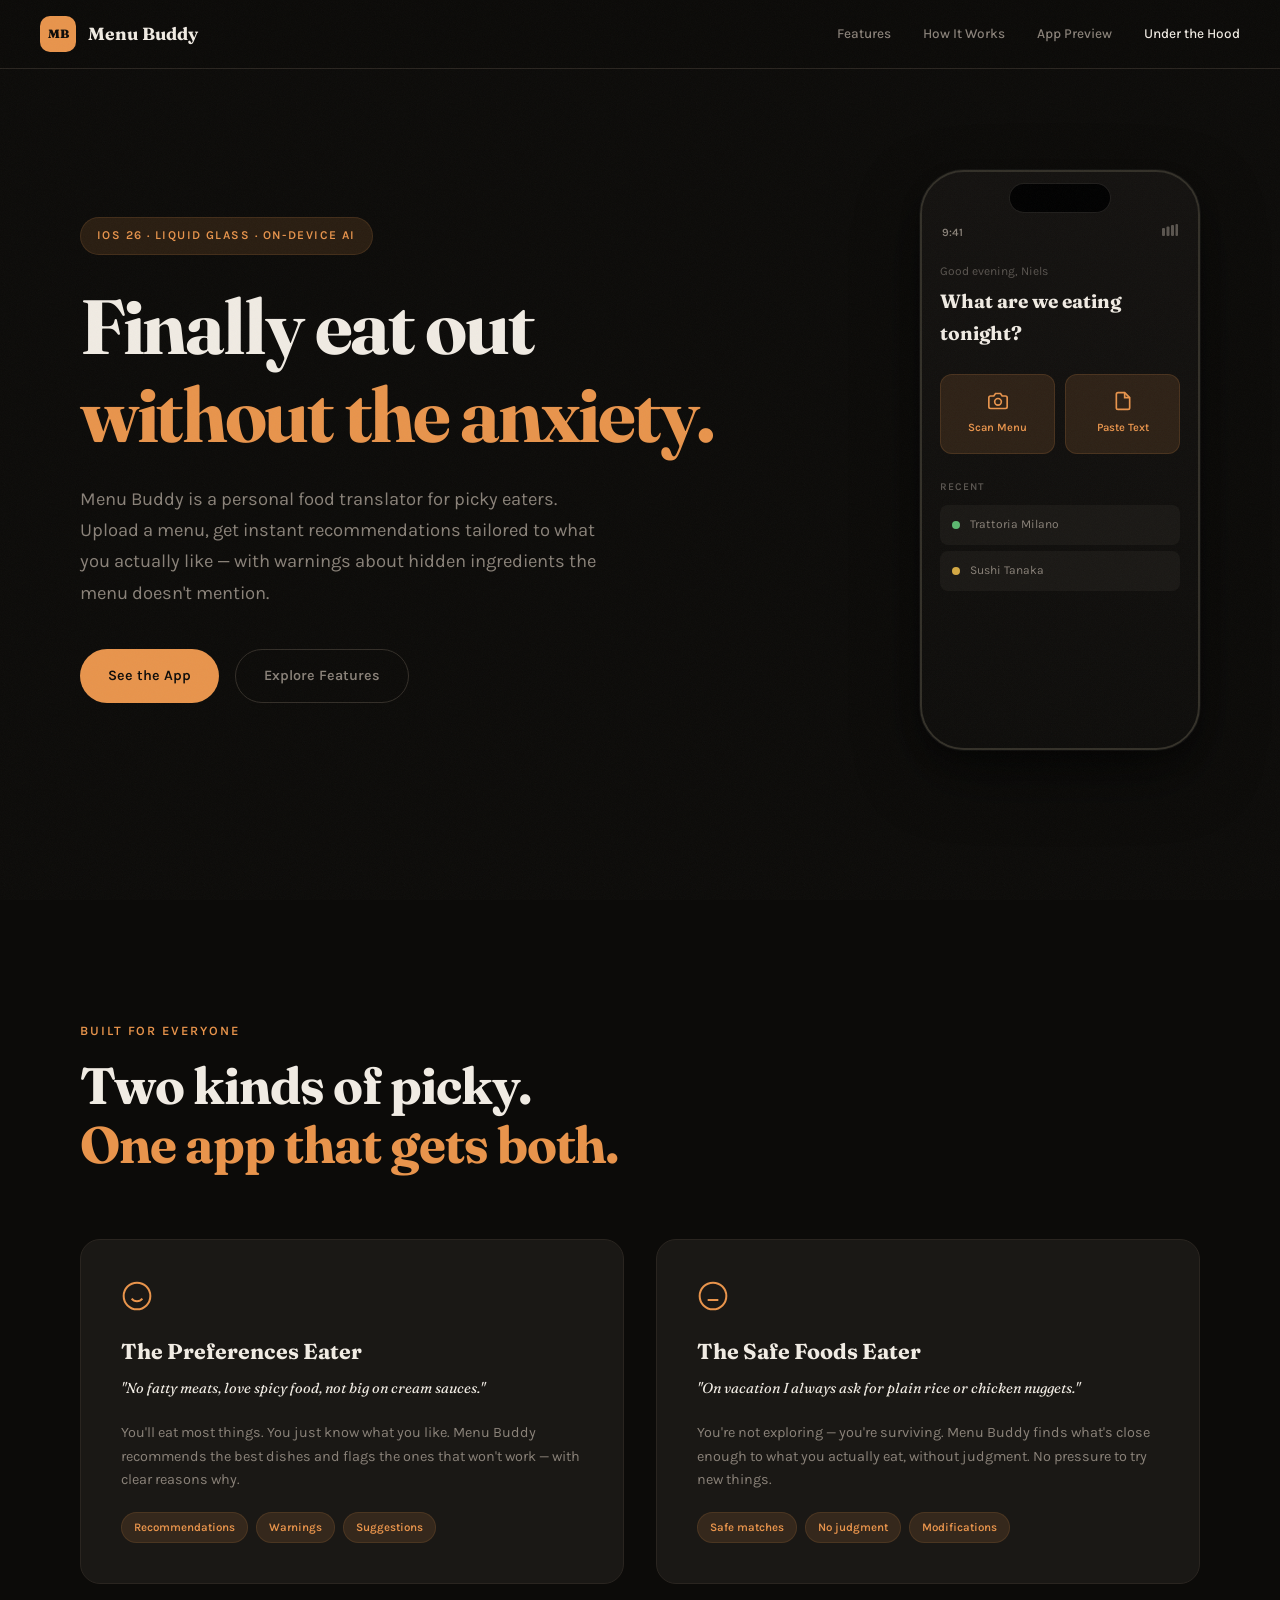
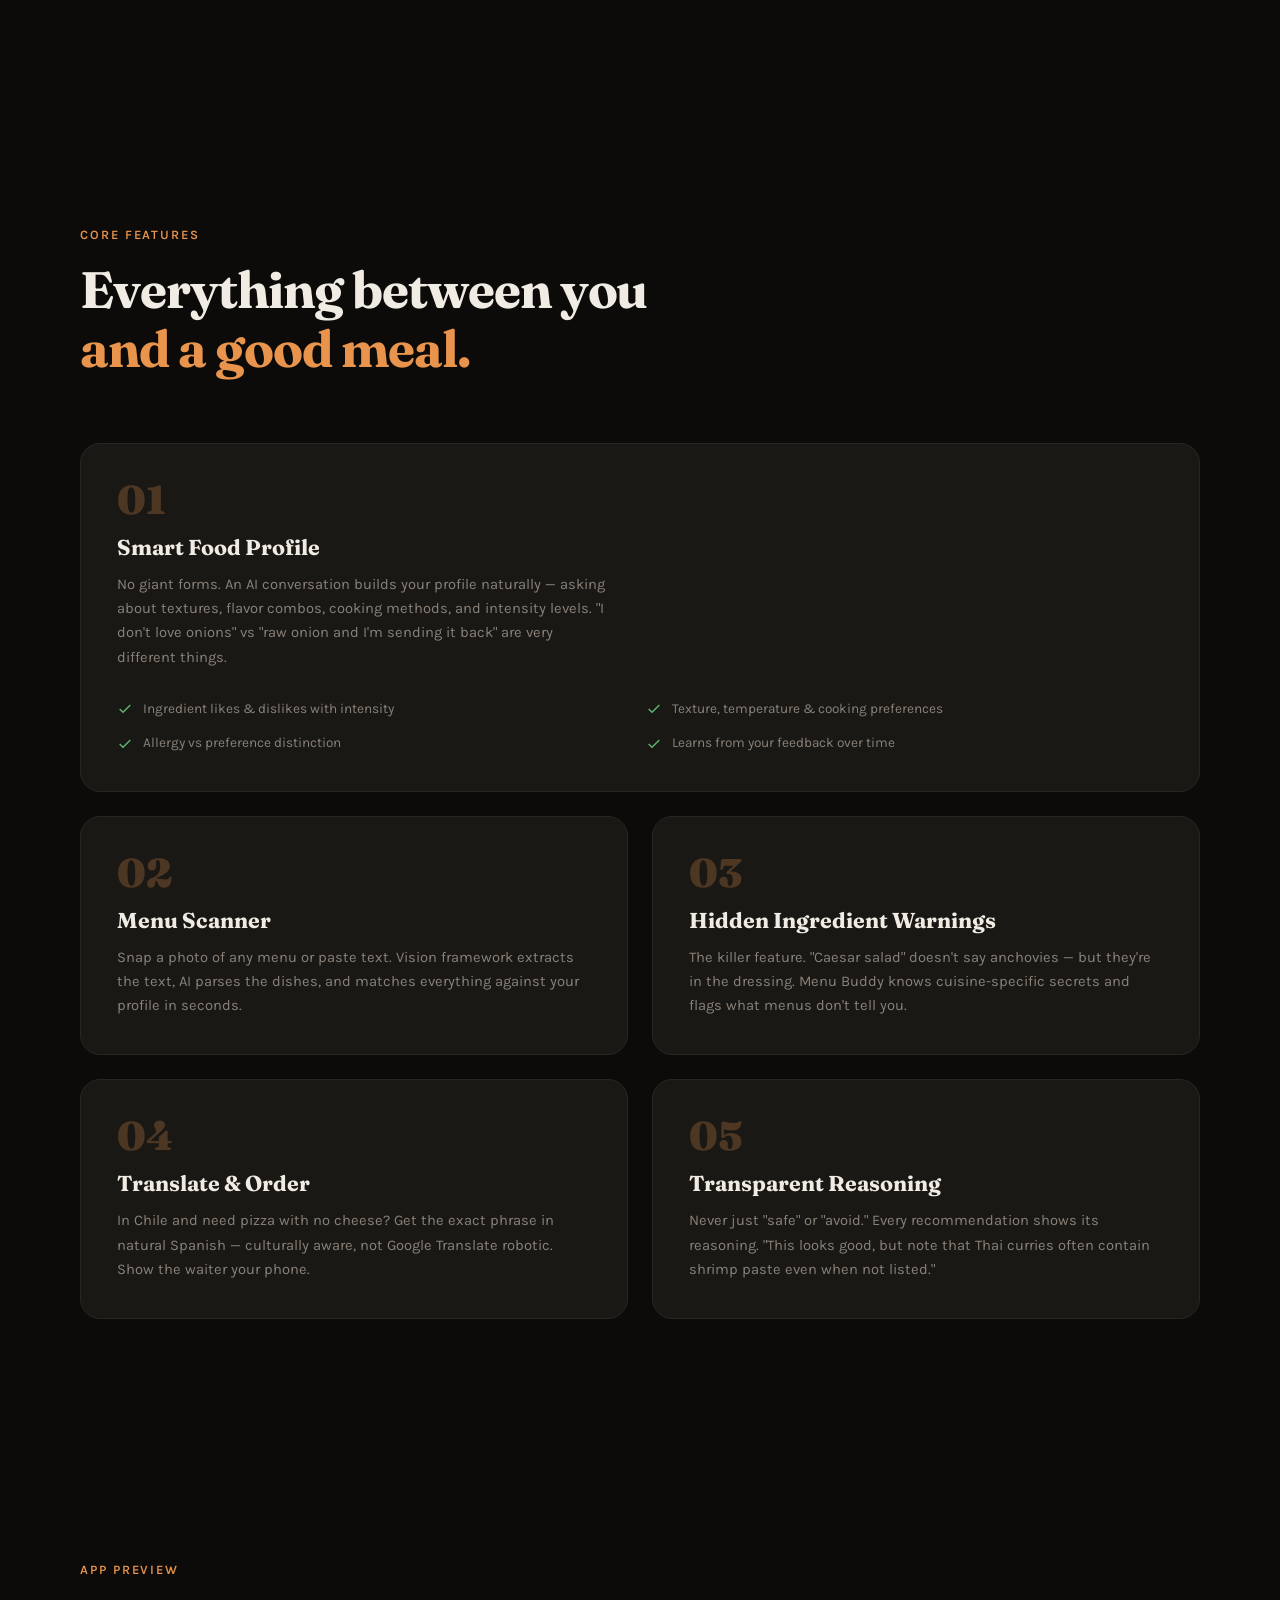
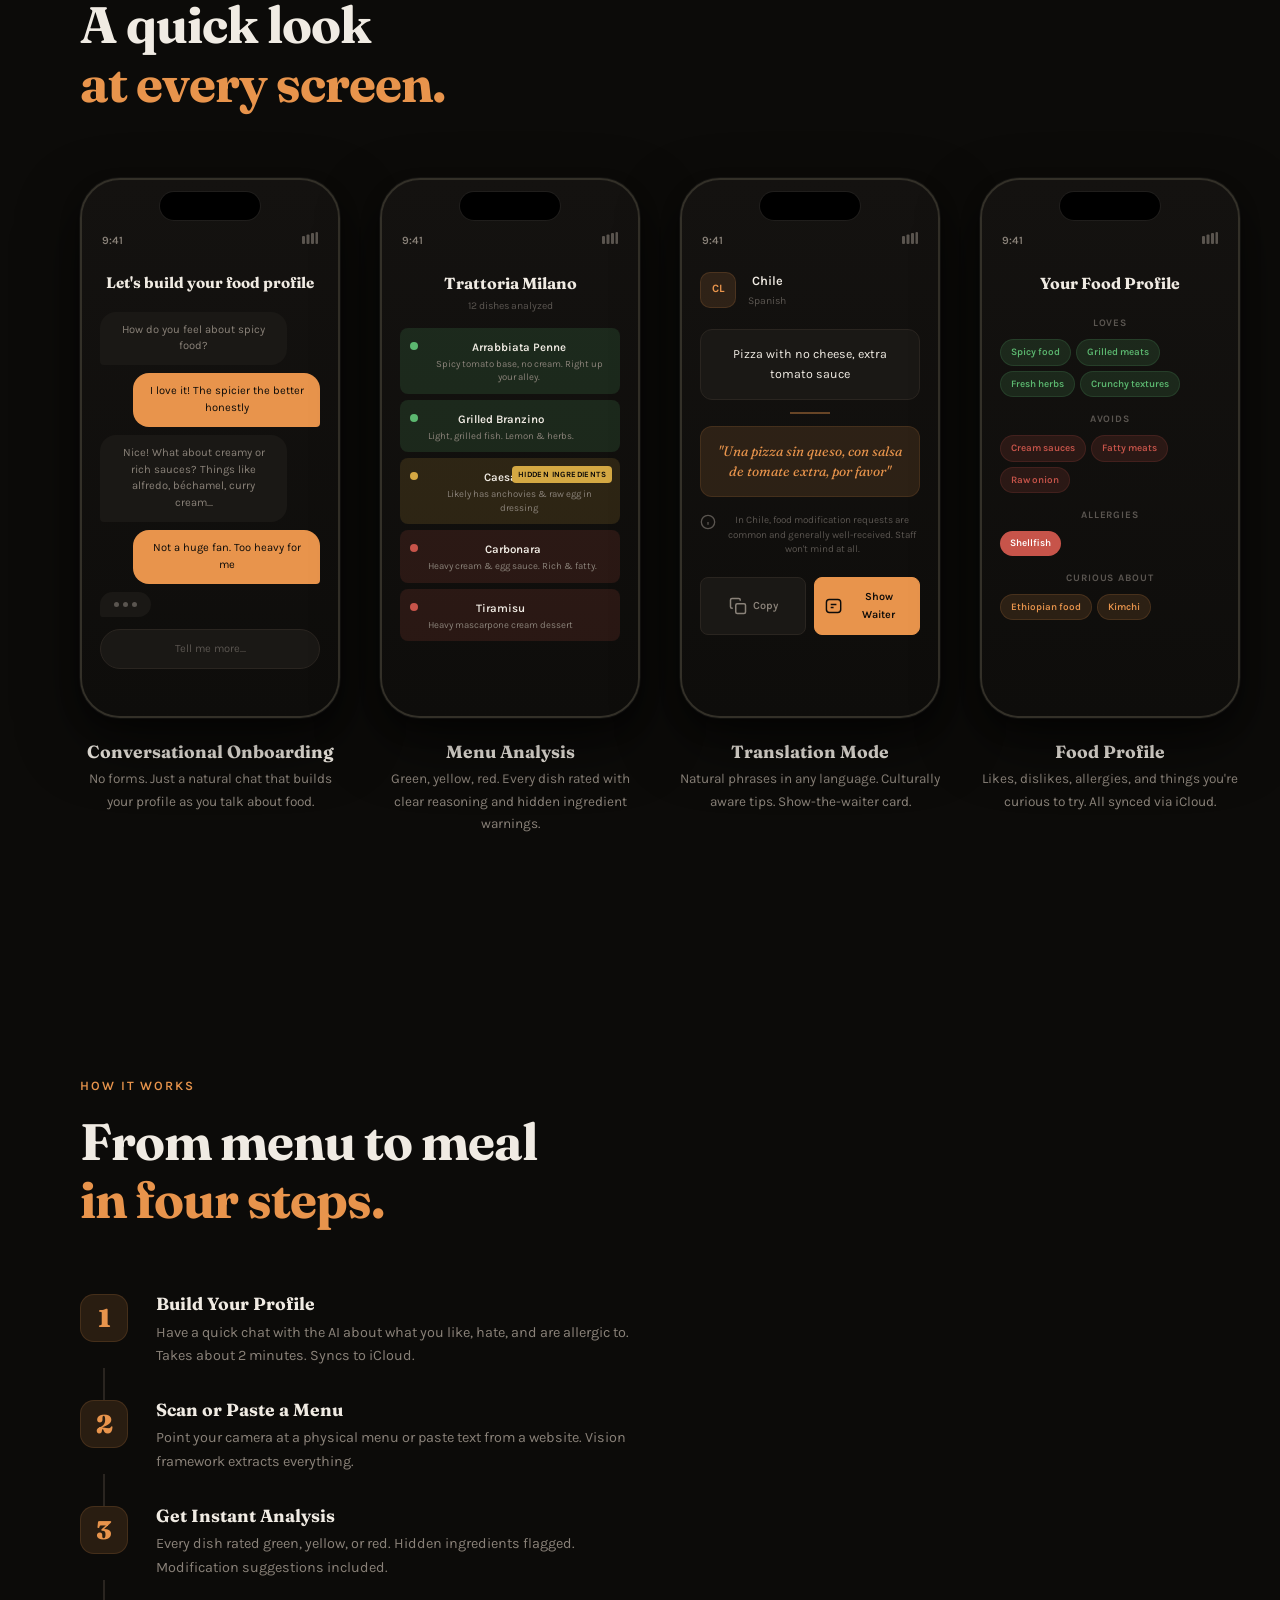
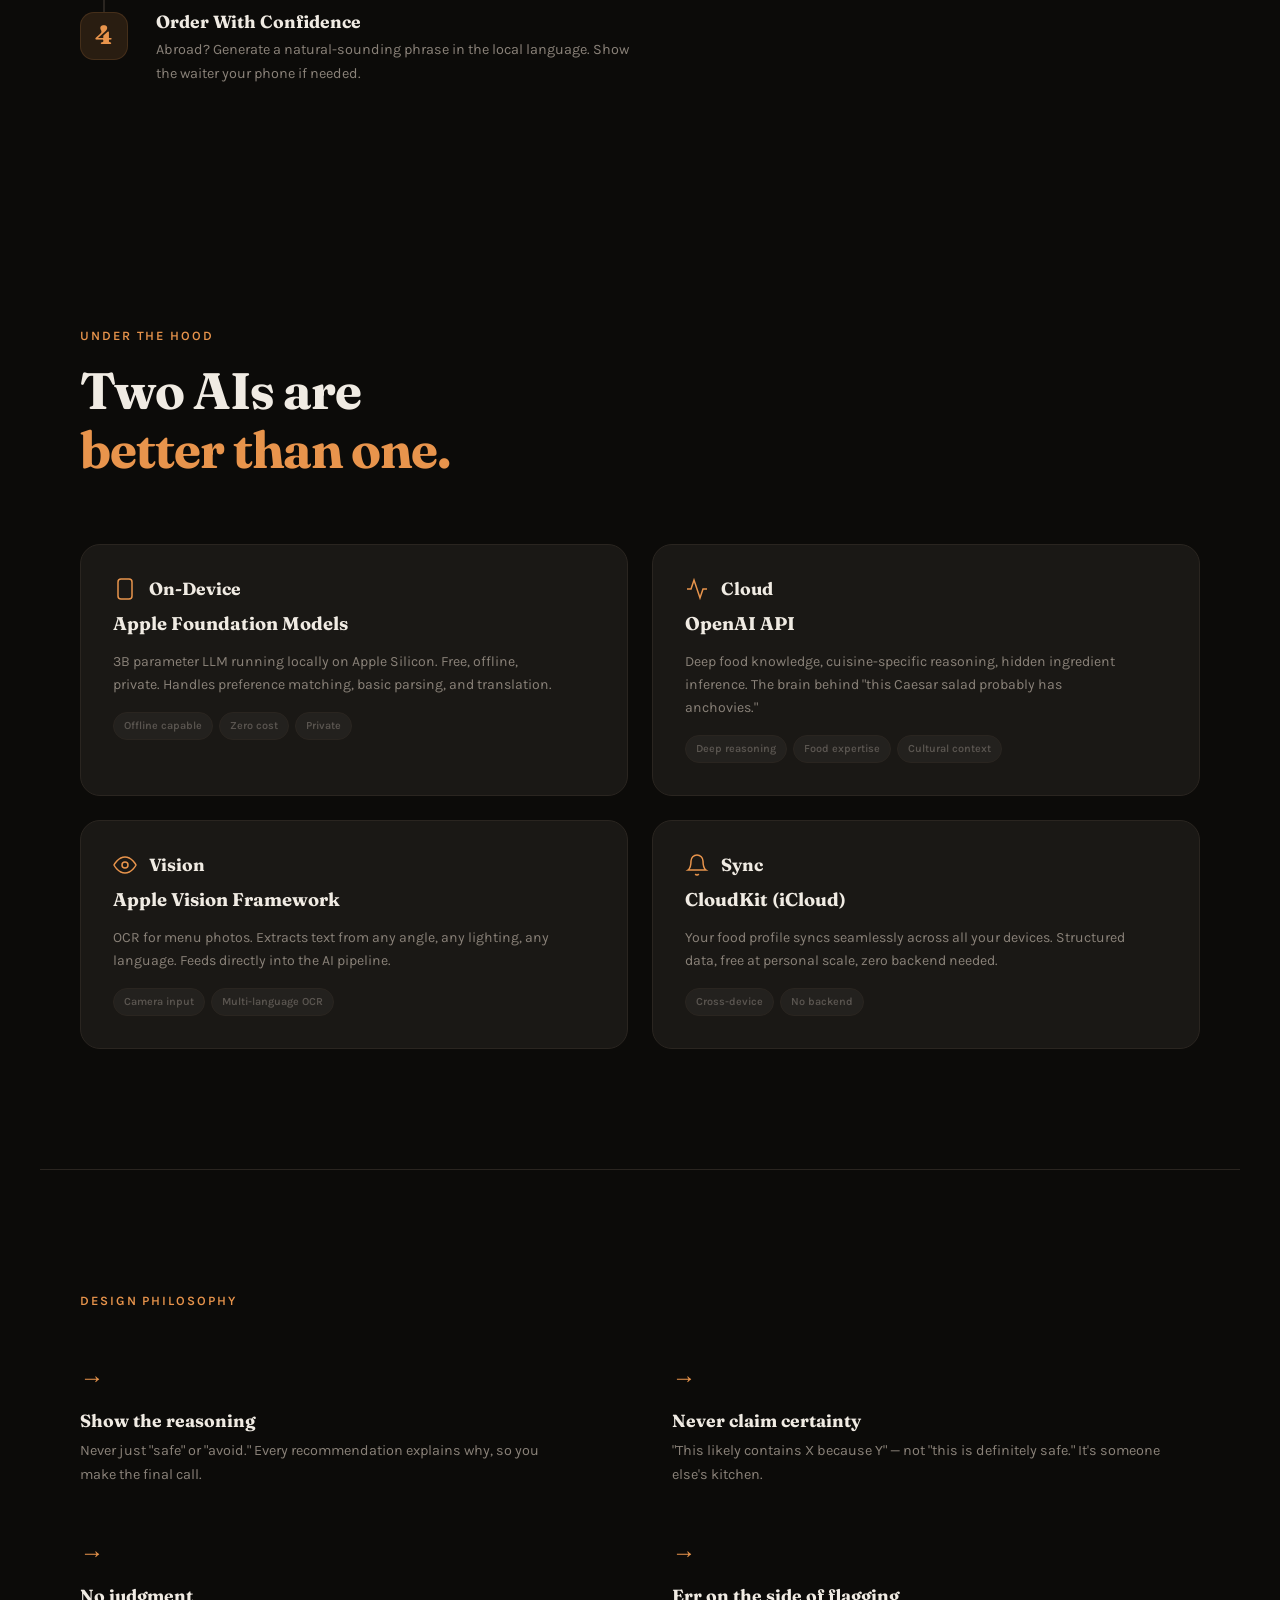
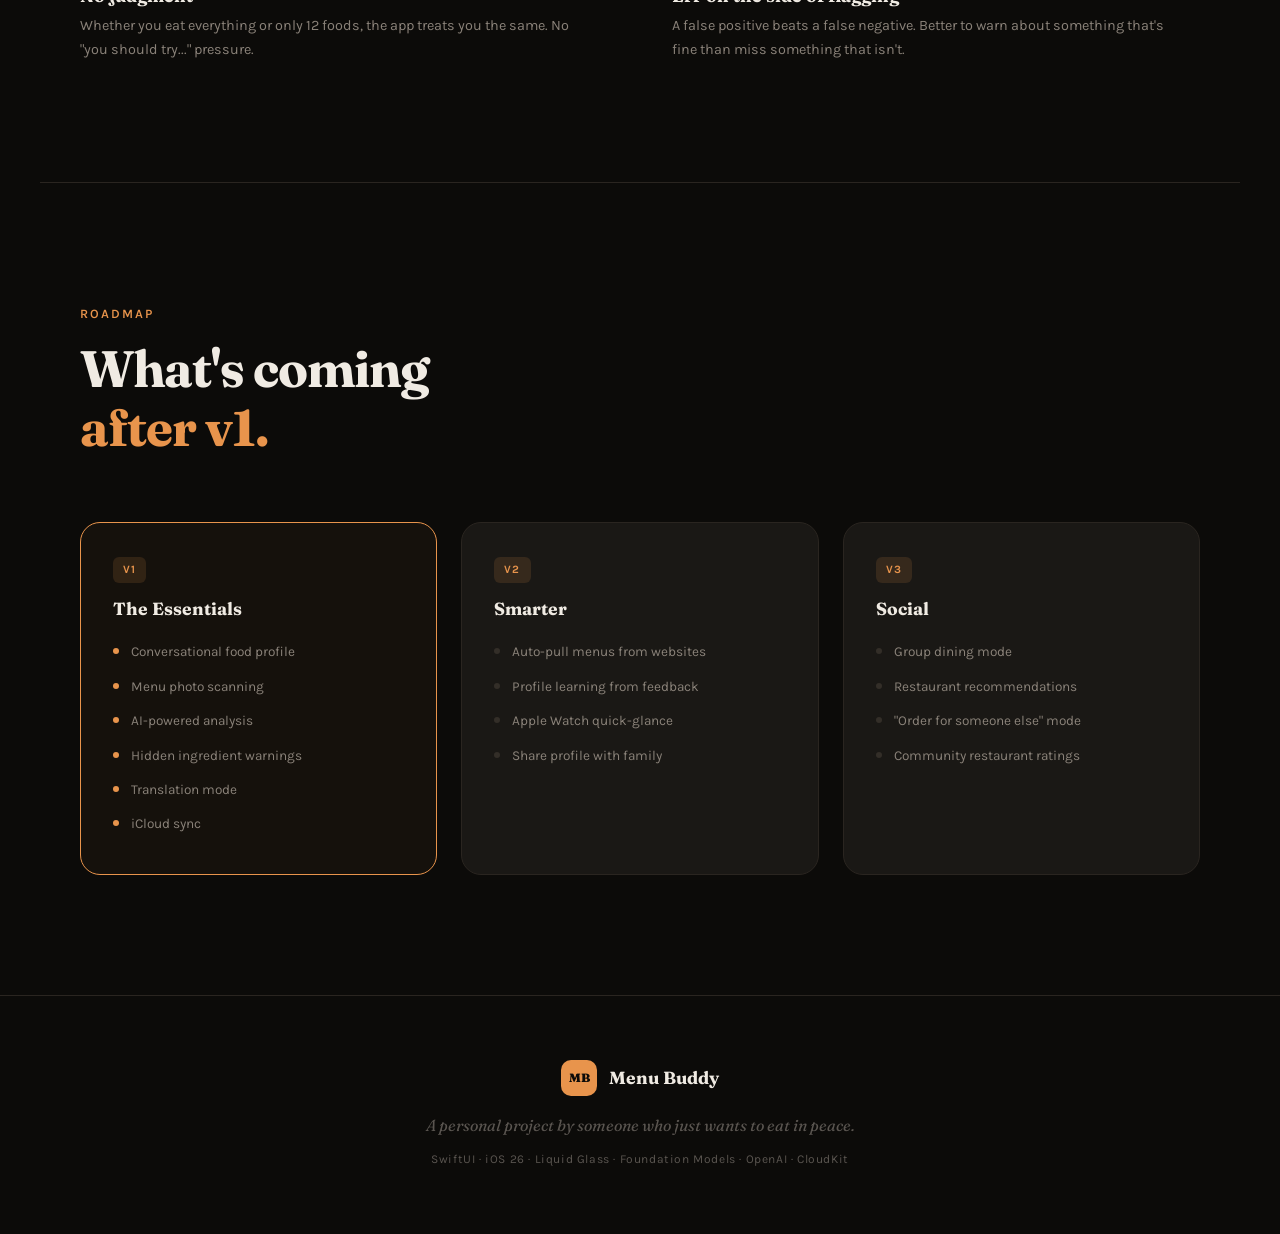
==== index.html @ 15aa689c "Initial commit: Menu Buddy landing page and brainstorm doc" ====
<!DOCTYPE html>
<html lang="en">
<head>
    <meta charset="UTF-8">
    <meta name="viewport" content="width=device-width, initial-scale=1.0">
    <title>Menu Buddy - Your Personal Food Translator</title>
    <link rel="preconnect" href="https://fonts.googleapis.com">
    <link rel="preconnect" href="https://fonts.gstatic.com" crossorigin>
    <link href="https://fonts.googleapis.com/css2?family=Fraunces:ital,opsz,wght@0,9..144,300;0,9..144,700;0,9..144,900;1,9..144,400&family=Karla:wght@400;500;600;700&display=swap" rel="stylesheet">
    <link rel="stylesheet" href="styles.css">
</head>
<body>

    <!-- Grain overlay -->
    <div class="grain"></div>

    <!-- Navigation -->
    <nav class="nav">
        <div class="nav-inner">
            <div class="nav-logo">
                <span class="logo-icon">MB</span>
                <span class="logo-text">Menu Buddy</span>
            </div>
            <div class="nav-links">
                <a href="#features">Features</a>
                <a href="#how-it-works">How It Works</a>
                <a href="#screens">App Preview</a>
                <a href="#tech">Under the Hood</a>
            </div>
        </div>
    </nav>

    <!-- Hero -->
    <section class="hero">
        <div class="hero-content">
            <div class="hero-badge">iOS 26 &middot; Liquid Glass &middot; On-Device AI</div>
            <h1>Finally eat out<br><span class="hero-accent">without the anxiety.</span></h1>
            <p class="hero-sub">Menu Buddy is a personal food translator for picky eaters. Upload a menu, get instant recommendations tailored to what you actually like — with warnings about hidden ingredients the menu doesn't mention.</p>
            <div class="hero-cta">
                <a href="#screens" class="btn btn-primary">See the App</a>
                <a href="#features" class="btn btn-ghost">Explore Features</a>
            </div>
        </div>
        <div class="hero-phone">
            <div class="iphone-frame">
                <div class="dynamic-island"></div>
                <div class="screen screen-hero">
                    <div class="screen-status-bar">
                        <span>9:41</span>
                        <span class="status-icons">
                            <svg width="16" height="12" viewBox="0 0 16 12" fill="currentColor"><rect x="0" y="4" width="3" height="8" rx="1"/><rect x="4.5" y="2.5" width="3" height="9.5" rx="1"/><rect x="9" y="1" width="3" height="11" rx="1"/><rect x="13.5" y="0" width="2.5" height="12" rx="1"/></svg>
                        </span>
                    </div>
                    <div class="screen-greeting">Good evening, Niels</div>
                    <div class="screen-prompt">What are we eating tonight?</div>
                    <div class="screen-actions">
                        <div class="screen-action-btn">
                            <svg width="20" height="20" viewBox="0 0 24 24" fill="none" stroke="currentColor" stroke-width="2"><path d="M23 19a2 2 0 0 1-2 2H3a2 2 0 0 1-2-2V8a2 2 0 0 1 2-2h4l2-3h6l2 3h4a2 2 0 0 1 2 2z"/><circle cx="12" cy="13" r="4"/></svg>
                            <span>Scan Menu</span>
                        </div>
                        <div class="screen-action-btn">
                            <svg width="20" height="20" viewBox="0 0 24 24" fill="none" stroke="currentColor" stroke-width="2"><path d="M14 2H6a2 2 0 0 0-2 2v16a2 2 0 0 0 2 2h12a2 2 0 0 0 2-2V8z"/><polyline points="14 2 14 8 20 8"/></svg>
                            <span>Paste Text</span>
                        </div>
                    </div>
                    <div class="screen-recent">
                        <div class="screen-recent-title">Recent</div>
                        <div class="screen-recent-item">
                            <span class="recent-dot green"></span>
                            Trattoria Milano
                        </div>
                        <div class="screen-recent-item">
                            <span class="recent-dot yellow"></span>
                            Sushi Tanaka
                        </div>
                    </div>
                </div>
            </div>
        </div>
    </section>

    <!-- Two User Types -->
    <section class="users-section">
        <div class="section-label">Built for everyone</div>
        <h2>Two kinds of picky.<br><span class="text-accent">One app that gets both.</span></h2>
        <div class="users-grid">
            <div class="user-card">
                <div class="user-card-icon">
                    <svg width="32" height="32" viewBox="0 0 24 24" fill="none" stroke="currentColor" stroke-width="1.5"><circle cx="12" cy="12" r="10"/><path d="M8 14s1.5 2 4 2 4-2 4-2"/><line x1="9" y1="9" x2="9.01" y2="9"/><line x1="15" y1="9" x2="15.01" y2="9"/></svg>
                </div>
                <h3>The Preferences Eater</h3>
                <p class="user-quote">"No fatty meats, love spicy food, not big on cream sauces."</p>
                <p>You'll eat most things. You just know what you like. Menu Buddy recommends the best dishes and flags the ones that won't work — with clear reasons why.</p>
                <div class="user-tags">
                    <span class="tag">Recommendations</span>
                    <span class="tag">Warnings</span>
                    <span class="tag">Suggestions</span>
                </div>
            </div>
            <div class="user-card">
                <div class="user-card-icon">
                    <svg width="32" height="32" viewBox="0 0 24 24" fill="none" stroke="currentColor" stroke-width="1.5"><circle cx="12" cy="12" r="10"/><line x1="8" y1="15" x2="16" y2="15"/><line x1="9" y1="9" x2="9.01" y2="9"/><line x1="15" y1="9" x2="15.01" y2="9"/></svg>
                </div>
                <h3>The Safe Foods Eater</h3>
                <p class="user-quote">"On vacation I always ask for plain rice or chicken nuggets."</p>
                <p>You're not exploring — you're surviving. Menu Buddy finds what's close enough to what you actually eat, without judgment. No pressure to try new things.</p>
                <div class="user-tags">
                    <span class="tag">Safe matches</span>
                    <span class="tag">No judgment</span>
                    <span class="tag">Modifications</span>
                </div>
            </div>
        </div>
    </section>

    <!-- Features -->
    <section id="features" class="features-section">
        <div class="section-label">Core Features</div>
        <h2>Everything between you<br><span class="text-accent">and a good meal.</span></h2>

        <div class="features-grid">
            <div class="feature-card feature-large">
                <div class="feature-number">01</div>
                <h3>Smart Food Profile</h3>
                <p>No giant forms. An AI conversation builds your profile naturally — asking about textures, flavor combos, cooking methods, and intensity levels. "I don't love onions" vs "raw onion and I'm sending it back" are very different things.</p>
                <div class="feature-detail-list">
                    <div class="feature-detail">
                        <svg width="16" height="16" viewBox="0 0 24 24" fill="none" stroke="currentColor" stroke-width="2"><polyline points="20 6 9 17 4 12"/></svg>
                        Ingredient likes & dislikes with intensity
                    </div>
                    <div class="feature-detail">
                        <svg width="16" height="16" viewBox="0 0 24 24" fill="none" stroke="currentColor" stroke-width="2"><polyline points="20 6 9 17 4 12"/></svg>
                        Texture, temperature & cooking preferences
                    </div>
                    <div class="feature-detail">
                        <svg width="16" height="16" viewBox="0 0 24 24" fill="none" stroke="currentColor" stroke-width="2"><polyline points="20 6 9 17 4 12"/></svg>
                        Allergy vs preference distinction
                    </div>
                    <div class="feature-detail">
                        <svg width="16" height="16" viewBox="0 0 24 24" fill="none" stroke="currentColor" stroke-width="2"><polyline points="20 6 9 17 4 12"/></svg>
                        Learns from your feedback over time
                    </div>
                </div>
            </div>

            <div class="feature-card">
                <div class="feature-number">02</div>
                <h3>Menu Scanner</h3>
                <p>Snap a photo of any menu or paste text. Vision framework extracts the text, AI parses the dishes, and matches everything against your profile in seconds.</p>
            </div>

            <div class="feature-card">
                <div class="feature-number">03</div>
                <h3>Hidden Ingredient Warnings</h3>
                <p>The killer feature. "Caesar salad" doesn't say anchovies — but they're in the dressing. Menu Buddy knows cuisine-specific secrets and flags what menus don't tell you.</p>
            </div>

            <div class="feature-card">
                <div class="feature-number">04</div>
                <h3>Translate & Order</h3>
                <p>In Chile and need pizza with no cheese? Get the exact phrase in natural Spanish — culturally aware, not Google Translate robotic. Show the waiter your phone.</p>
            </div>

            <div class="feature-card">
                <div class="feature-number">05</div>
                <h3>Transparent Reasoning</h3>
                <p>Never just "safe" or "avoid." Every recommendation shows its reasoning. "This looks good, but note that Thai curries often contain shrimp paste even when not listed."</p>
            </div>
        </div>
    </section>

    <!-- App Screens -->
    <section id="screens" class="screens-section">
        <div class="section-label">App Preview</div>
        <h2>A quick look<br><span class="text-accent">at every screen.</span></h2>

        <div class="screens-carousel">
            <!-- Screen 1: Onboarding -->
            <div class="screen-showcase">
                <div class="iphone-frame small">
                    <div class="dynamic-island"></div>
                    <div class="screen screen-onboarding">
                        <div class="screen-status-bar">
                            <span>9:41</span>
                            <span class="status-icons">
                                <svg width="16" height="12" viewBox="0 0 16 12" fill="currentColor"><rect x="0" y="4" width="3" height="8" rx="1"/><rect x="4.5" y="2.5" width="3" height="9.5" rx="1"/><rect x="9" y="1" width="3" height="11" rx="1"/><rect x="13.5" y="0" width="2.5" height="12" rx="1"/></svg>
                            </span>
                        </div>
                        <div class="onboard-title">Let's build your food profile</div>
                        <div class="chat-bubble bot">How do you feel about spicy food?</div>
                        <div class="chat-bubble user">I love it! The spicier the better honestly</div>
                        <div class="chat-bubble bot">Nice! What about creamy or rich sauces? Things like alfredo, b&eacute;chamel, curry cream...</div>
                        <div class="chat-bubble user">Not a huge fan. Too heavy for me</div>
                        <div class="chat-typing">
                            <span></span><span></span><span></span>
                        </div>
                        <div class="chat-input-mock">Tell me more...</div>
                    </div>
                </div>
                <div class="screen-label">
                    <h4>Conversational Onboarding</h4>
                    <p>No forms. Just a natural chat that builds your profile as you talk about food.</p>
                </div>
            </div>

            <!-- Screen 2: Menu Scan Results -->
            <div class="screen-showcase">
                <div class="iphone-frame small">
                    <div class="dynamic-island"></div>
                    <div class="screen screen-results">
                        <div class="screen-status-bar">
                            <span>9:41</span>
                            <span class="status-icons">
                                <svg width="16" height="12" viewBox="0 0 16 12" fill="currentColor"><rect x="0" y="4" width="3" height="8" rx="1"/><rect x="4.5" y="2.5" width="3" height="9.5" rx="1"/><rect x="9" y="1" width="3" height="11" rx="1"/><rect x="13.5" y="0" width="2.5" height="12" rx="1"/></svg>
                            </span>
                        </div>
                        <div class="results-header">Trattoria Milano</div>
                        <div class="results-subtitle">12 dishes analyzed</div>

                        <div class="result-item green">
                            <div class="result-dot"></div>
                            <div class="result-info">
                                <div class="result-name">Arrabbiata Penne</div>
                                <div class="result-reason">Spicy tomato base, no cream. Right up your alley.</div>
                            </div>
                        </div>
                        <div class="result-item green">
                            <div class="result-dot"></div>
                            <div class="result-info">
                                <div class="result-name">Grilled Branzino</div>
                                <div class="result-reason">Light, grilled fish. Lemon &amp; herbs.</div>
                            </div>
                        </div>
                        <div class="result-item yellow">
                            <div class="result-dot"></div>
                            <div class="result-info">
                                <div class="result-name">Caesar Salad</div>
                                <div class="result-reason">Likely has anchovies &amp; raw egg in dressing</div>
                            </div>
                            <div class="result-badge">Hidden ingredients</div>
                        </div>
                        <div class="result-item red">
                            <div class="result-dot"></div>
                            <div class="result-info">
                                <div class="result-name">Carbonara</div>
                                <div class="result-reason">Heavy cream &amp; egg sauce. Rich &amp; fatty.</div>
                            </div>
                        </div>
                        <div class="result-item red">
                            <div class="result-dot"></div>
                            <div class="result-info">
                                <div class="result-name">Tiramisu</div>
                                <div class="result-reason">Heavy mascarpone cream dessert</div>
                            </div>
                        </div>
                    </div>
                </div>
                <div class="screen-label">
                    <h4>Menu Analysis</h4>
                    <p>Green, yellow, red. Every dish rated with clear reasoning and hidden ingredient warnings.</p>
                </div>
            </div>

            <!-- Screen 3: Translation -->
            <div class="screen-showcase">
                <div class="iphone-frame small">
                    <div class="dynamic-island"></div>
                    <div class="screen screen-translate">
                        <div class="screen-status-bar">
                            <span>9:41</span>
                            <span class="status-icons">
                                <svg width="16" height="12" viewBox="0 0 16 12" fill="currentColor"><rect x="0" y="4" width="3" height="8" rx="1"/><rect x="4.5" y="2.5" width="3" height="9.5" rx="1"/><rect x="9" y="1" width="3" height="11" rx="1"/><rect x="13.5" y="0" width="2.5" height="12" rx="1"/></svg>
                            </span>
                        </div>
                        <div class="translate-header">
                            <div class="translate-flag">CL</div>
                            <div>
                                <div class="translate-country">Chile</div>
                                <div class="translate-lang">Spanish</div>
                            </div>
                        </div>
                        <div class="translate-request">Pizza with no cheese, extra tomato sauce</div>
                        <div class="translate-divider"></div>
                        <div class="translate-result">"Una pizza sin queso, con salsa de tomate extra, por favor"</div>
                        <div class="translate-tip">
                            <svg width="16" height="16" viewBox="0 0 24 24" fill="none" stroke="currentColor" stroke-width="2"><circle cx="12" cy="12" r="10"/><line x1="12" y1="16" x2="12" y2="12"/><line x1="12" y1="8" x2="12.01" y2="8"/></svg>
                            <span>In Chile, food modification requests are common and generally well-received. Staff won't mind at all.</span>
                        </div>
                        <div class="translate-actions">
                            <div class="translate-btn">
                                <svg width="18" height="18" viewBox="0 0 24 24" fill="none" stroke="currentColor" stroke-width="2"><rect x="9" y="9" width="13" height="13" rx="2" ry="2"/><path d="M5 15H4a2 2 0 0 1-2-2V4a2 2 0 0 1 2-2h9a2 2 0 0 1 2 2v1"/></svg>
                                Copy
                            </div>
                            <div class="translate-btn primary">
                                <svg width="18" height="18" viewBox="0 0 24 24" fill="none" stroke="currentColor" stroke-width="2"><rect x="2" y="3" width="20" height="18" rx="4"/><path d="M8 10h8M8 14h4"/></svg>
                                Show Waiter
                            </div>
                        </div>
                    </div>
                </div>
                <div class="screen-label">
                    <h4>Translation Mode</h4>
                    <p>Natural phrases in any language. Culturally aware tips. Show-the-waiter card.</p>
                </div>
            </div>

            <!-- Screen 4: Profile -->
            <div class="screen-showcase">
                <div class="iphone-frame small">
                    <div class="dynamic-island"></div>
                    <div class="screen screen-profile">
                        <div class="screen-status-bar">
                            <span>9:41</span>
                            <span class="status-icons">
                                <svg width="16" height="12" viewBox="0 0 16 12" fill="currentColor"><rect x="0" y="4" width="3" height="8" rx="1"/><rect x="4.5" y="2.5" width="3" height="9.5" rx="1"/><rect x="9" y="1" width="3" height="11" rx="1"/><rect x="13.5" y="0" width="2.5" height="12" rx="1"/></svg>
                            </span>
                        </div>
                        <div class="profile-title">Your Food Profile</div>
                        <div class="profile-section">
                            <div class="profile-section-title">Loves</div>
                            <div class="profile-tags">
                                <span class="ptag love">Spicy food</span>
                                <span class="ptag love">Grilled meats</span>
                                <span class="ptag love">Fresh herbs</span>
                                <span class="ptag love">Crunchy textures</span>
                            </div>
                        </div>
                        <div class="profile-section">
                            <div class="profile-section-title">Avoids</div>
                            <div class="profile-tags">
                                <span class="ptag avoid">Cream sauces</span>
                                <span class="ptag avoid">Fatty meats</span>
                                <span class="ptag avoid">Raw onion</span>
                            </div>
                        </div>
                        <div class="profile-section">
                            <div class="profile-section-title">Allergies</div>
                            <div class="profile-tags">
                                <span class="ptag allergy">Shellfish</span>
                            </div>
                        </div>
                        <div class="profile-section">
                            <div class="profile-section-title">Curious About</div>
                            <div class="profile-tags">
                                <span class="ptag curious">Ethiopian food</span>
                                <span class="ptag curious">Kimchi</span>
                            </div>
                        </div>
                    </div>
                </div>
                <div class="screen-label">
                    <h4>Food Profile</h4>
                    <p>Likes, dislikes, allergies, and things you're curious to try. All synced via iCloud.</p>
                </div>
            </div>
        </div>
    </section>

    <!-- How It Works -->
    <section id="how-it-works" class="how-section">
        <div class="section-label">How It Works</div>
        <h2>From menu to meal<br><span class="text-accent">in four steps.</span></h2>
        <div class="steps">
            <div class="step">
                <div class="step-num">1</div>
                <div class="step-content">
                    <h4>Build Your Profile</h4>
                    <p>Have a quick chat with the AI about what you like, hate, and are allergic to. Takes about 2 minutes. Syncs to iCloud.</p>
                </div>
            </div>
            <div class="step-line"></div>
            <div class="step">
                <div class="step-num">2</div>
                <div class="step-content">
                    <h4>Scan or Paste a Menu</h4>
                    <p>Point your camera at a physical menu or paste text from a website. Vision framework extracts everything.</p>
                </div>
            </div>
            <div class="step-line"></div>
            <div class="step">
                <div class="step-num">3</div>
                <div class="step-content">
                    <h4>Get Instant Analysis</h4>
                    <p>Every dish rated green, yellow, or red. Hidden ingredients flagged. Modification suggestions included.</p>
                </div>
            </div>
            <div class="step-line"></div>
            <div class="step">
                <div class="step-num">4</div>
                <div class="step-content">
                    <h4>Order With Confidence</h4>
                    <p>Abroad? Generate a natural-sounding phrase in the local language. Show the waiter your phone if needed.</p>
                </div>
            </div>
        </div>
    </section>

    <!-- Tech Stack -->
    <section id="tech" class="tech-section">
        <div class="section-label">Under the Hood</div>
        <h2>Two AIs are<br><span class="text-accent">better than one.</span></h2>
        <div class="tech-grid">
            <div class="tech-card">
                <div class="tech-card-header">
                    <svg width="24" height="24" viewBox="0 0 24 24" fill="none" stroke="currentColor" stroke-width="1.5"><rect x="5" y="2" width="14" height="20" rx="3"/><line x1="12" y1="18" x2="12.01" y2="18"/></svg>
                    <h4>On-Device</h4>
                </div>
                <div class="tech-name">Apple Foundation Models</div>
                <p>3B parameter LLM running locally on Apple Silicon. Free, offline, private. Handles preference matching, basic parsing, and translation.</p>
                <div class="tech-tags">
                    <span>Offline capable</span>
                    <span>Zero cost</span>
                    <span>Private</span>
                </div>
            </div>
            <div class="tech-card">
                <div class="tech-card-header">
                    <svg width="24" height="24" viewBox="0 0 24 24" fill="none" stroke="currentColor" stroke-width="1.5"><path d="M22 12h-4l-3 9L9 3l-3 9H2"/></svg>
                    <h4>Cloud</h4>
                </div>
                <div class="tech-name">OpenAI API</div>
                <p>Deep food knowledge, cuisine-specific reasoning, hidden ingredient inference. The brain behind "this Caesar salad probably has anchovies."</p>
                <div class="tech-tags">
                    <span>Deep reasoning</span>
                    <span>Food expertise</span>
                    <span>Cultural context</span>
                </div>
            </div>
            <div class="tech-card">
                <div class="tech-card-header">
                    <svg width="24" height="24" viewBox="0 0 24 24" fill="none" stroke="currentColor" stroke-width="1.5"><path d="M1 12s4-8 11-8 11 8 11 8-4 8-11 8-11-8-11-8z"/><circle cx="12" cy="12" r="3"/></svg>
                    <h4>Vision</h4>
                </div>
                <div class="tech-name">Apple Vision Framework</div>
                <p>OCR for menu photos. Extracts text from any angle, any lighting, any language. Feeds directly into the AI pipeline.</p>
                <div class="tech-tags">
                    <span>Camera input</span>
                    <span>Multi-language OCR</span>
                </div>
            </div>
            <div class="tech-card">
                <div class="tech-card-header">
                    <svg width="24" height="24" viewBox="0 0 24 24" fill="none" stroke="currentColor" stroke-width="1.5"><path d="M18 8A6 6 0 0 0 6 8c0 7-3 9-3 9h18s-3-2-3-9"/><path d="M13.73 21a2 2 0 0 1-3.46 0"/></svg>
                    <h4>Sync</h4>
                </div>
                <div class="tech-name">CloudKit (iCloud)</div>
                <p>Your food profile syncs seamlessly across all your devices. Structured data, free at personal scale, zero backend needed.</p>
                <div class="tech-tags">
                    <span>Cross-device</span>
                    <span>No backend</span>
                </div>
            </div>
        </div>
    </section>

    <!-- Design Philosophy -->
    <section class="philosophy-section">
        <div class="section-label">Design Philosophy</div>
        <div class="philosophy-grid">
            <div class="philosophy-item">
                <div class="philosophy-icon">&rarr;</div>
                <h4>Show the reasoning</h4>
                <p>Never just "safe" or "avoid." Every recommendation explains why, so you make the final call.</p>
            </div>
            <div class="philosophy-item">
                <div class="philosophy-icon">&rarr;</div>
                <h4>Never claim certainty</h4>
                <p>"This likely contains X because Y" — not "this is definitely safe." It's someone else's kitchen.</p>
            </div>
            <div class="philosophy-item">
                <div class="philosophy-icon">&rarr;</div>
                <h4>No judgment</h4>
                <p>Whether you eat everything or only 12 foods, the app treats you the same. No "you should try..." pressure.</p>
            </div>
            <div class="philosophy-item">
                <div class="philosophy-icon">&rarr;</div>
                <h4>Err on the side of flagging</h4>
                <p>A false positive beats a false negative. Better to warn about something that's fine than miss something that isn't.</p>
            </div>
        </div>
    </section>

    <!-- Roadmap -->
    <section class="roadmap-section">
        <div class="section-label">Roadmap</div>
        <h2>What's coming<br><span class="text-accent">after v1.</span></h2>
        <div class="roadmap-grid">
            <div class="roadmap-item shipped">
                <div class="roadmap-status">v1</div>
                <h4>The Essentials</h4>
                <ul>
                    <li>Conversational food profile</li>
                    <li>Menu photo scanning</li>
                    <li>AI-powered analysis</li>
                    <li>Hidden ingredient warnings</li>
                    <li>Translation mode</li>
                    <li>iCloud sync</li>
                </ul>
            </div>
            <div class="roadmap-item">
                <div class="roadmap-status">v2</div>
                <h4>Smarter</h4>
                <ul>
                    <li>Auto-pull menus from websites</li>
                    <li>Profile learning from feedback</li>
                    <li>Apple Watch quick-glance</li>
                    <li>Share profile with family</li>
                </ul>
            </div>
            <div class="roadmap-item">
                <div class="roadmap-status">v3</div>
                <h4>Social</h4>
                <ul>
                    <li>Group dining mode</li>
                    <li>Restaurant recommendations</li>
                    <li>"Order for someone else" mode</li>
                    <li>Community restaurant ratings</li>
                </ul>
            </div>
        </div>
    </section>

    <!-- Footer -->
    <footer class="footer">
        <div class="footer-inner">
            <div class="footer-logo">
                <span class="logo-icon">MB</span>
                <span class="logo-text">Menu Buddy</span>
            </div>
            <p class="footer-tagline">A personal project by someone who just wants to eat in peace.</p>
            <div class="footer-tech">SwiftUI &middot; iOS 26 &middot; Liquid Glass &middot; Foundation Models &middot; OpenAI &middot; CloudKit</div>
        </div>
    </footer>

    <script src="script.js"></script>
</body>
</html>
---- styles.css ----
/* ============================================
   Menu Buddy — Landing Page Styles
   Aesthetic: Dark editorial, warm amber/terracotta
   ============================================ */

:root {
    --bg: #0c0b09;
    --bg-elevated: #161411;
    --bg-card: #1a1815;
    --bg-card-hover: #211e1a;
    --text: #f0ebe3;
    --text-muted: #8a8279;
    --text-dim: #5a5550;
    --accent: #e8944c;
    --accent-soft: #e8944c22;
    --accent-glow: #e8944c15;
    --green: #5cb870;
    --green-soft: #5cb87025;
    --yellow: #d4a843;
    --yellow-soft: #d4a84325;
    --red: #c7544a;
    --red-soft: #c7544a25;
    --border: #2a2520;
    --border-light: #332e28;
    --font-display: 'Fraunces', Georgia, serif;
    --font-body: 'Karla', -apple-system, sans-serif;
    --radius: 12px;
    --radius-lg: 20px;
    --radius-sm: 8px;
    --max-width: 1200px;
    --phone-width: 280px;
    --phone-height: 580px;
    --phone-radius: 44px;
}

/* Reset & Base */
*, *::before, *::after { box-sizing: border-box; margin: 0; padding: 0; }

html {
    scroll-behavior: smooth;
    -webkit-font-smoothing: antialiased;
    -moz-osx-font-smoothing: grayscale;
}

body {
    font-family: var(--font-body);
    background: var(--bg);
    color: var(--text);
    line-height: 1.65;
    overflow-x: hidden;
}

/* Grain overlay */
.grain {
    position: fixed;
    inset: 0;
    z-index: 9999;
    pointer-events: none;
    opacity: 0.035;
    background-image: url("data:image/svg+xml,%3Csvg viewBox='0 0 256 256' xmlns='http://www.w3.org/2000/svg'%3E%3Cfilter id='n'%3E%3CfeTurbulence type='fractalNoise' baseFrequency='0.9' numOctaves='4' stitchTiles='stitch'/%3E%3C/filter%3E%3Crect width='100%25' height='100%25' filter='url(%23n)'/%3E%3C/svg%3E");
    background-size: 200px;
}

/* Typography */
h1, h2, h3, h4 { font-family: var(--font-display); font-weight: 700; line-height: 1.15; }
h1 { font-size: clamp(3rem, 6vw, 5rem); letter-spacing: -0.03em; }
h2 { font-size: clamp(2rem, 4vw, 3.2rem); letter-spacing: -0.02em; }
h3 { font-size: 1.35rem; }
h4 { font-size: 1.1rem; }

.text-accent, .hero-accent { color: var(--accent); }

p { color: var(--text-muted); max-width: 55ch; }

a { color: var(--accent); text-decoration: none; transition: opacity 0.2s; }
a:hover { opacity: 0.8; }

/* Section Layout */
section {
    padding: 120px 40px;
    max-width: var(--max-width);
    margin: 0 auto;
}

.section-label {
    font-family: var(--font-body);
    font-weight: 600;
    font-size: 0.8rem;
    text-transform: uppercase;
    letter-spacing: 0.15em;
    color: var(--accent);
    margin-bottom: 16px;
}

section > h2 { margin-bottom: 64px; }

/* ============================================
   Navigation
   ============================================ */
.nav {
    position: fixed;
    top: 0;
    left: 0;
    right: 0;
    z-index: 1000;
    padding: 16px 40px;
    background: rgba(12, 11, 9, 0.8);
    backdrop-filter: blur(20px);
    -webkit-backdrop-filter: blur(20px);
    border-bottom: 1px solid var(--border);
}

.nav-inner {
    max-width: var(--max-width);
    margin: 0 auto;
    display: flex;
    align-items: center;
    justify-content: space-between;
}

.nav-logo { display: flex; align-items: center; gap: 12px; }

.logo-icon {
    display: inline-flex;
    align-items: center;
    justify-content: center;
    width: 36px;
    height: 36px;
    background: var(--accent);
    color: var(--bg);
    font-family: var(--font-display);
    font-weight: 900;
    font-size: 0.75rem;
    border-radius: 10px;
}

.logo-text {
    font-family: var(--font-display);
    font-weight: 700;
    font-size: 1.1rem;
    color: var(--text);
}

.nav-links {
    display: flex;
    gap: 32px;
}

.nav-links a {
    font-size: 0.85rem;
    font-weight: 500;
    color: var(--text-muted);
    transition: color 0.2s;
}

.nav-links a:hover { color: var(--text); opacity: 1; }

/* ============================================
   Hero
   ============================================ */
.hero {
    display: grid;
    grid-template-columns: 1fr auto;
    align-items: center;
    gap: 80px;
    min-height: 100vh;
    padding-top: 140px;
}

.hero-badge {
    display: inline-block;
    font-size: 0.75rem;
    font-weight: 600;
    text-transform: uppercase;
    letter-spacing: 0.12em;
    color: var(--accent);
    background: var(--accent-soft);
    padding: 8px 16px;
    border-radius: 100px;
    border: 1px solid var(--accent-soft);
    margin-bottom: 28px;
}

.hero-sub {
    font-size: 1.15rem;
    max-width: 48ch;
    margin-top: 24px;
    line-height: 1.7;
}

.hero-cta {
    display: flex;
    gap: 16px;
    margin-top: 40px;
}

.btn {
    display: inline-flex;
    align-items: center;
    padding: 14px 28px;
    border-radius: 100px;
    font-family: var(--font-body);
    font-weight: 600;
    font-size: 0.9rem;
    transition: all 0.25s ease;
    cursor: pointer;
}

.btn-primary {
    background: var(--accent);
    color: var(--bg);
}

.btn-primary:hover { opacity: 1; transform: translateY(-1px); box-shadow: 0 8px 30px var(--accent-soft); }

.btn-ghost {
    background: transparent;
    color: var(--text-muted);
    border: 1px solid var(--border-light);
}

.btn-ghost:hover { opacity: 1; color: var(--text); border-color: var(--text-dim); }

/* ============================================
   iPhone Frame
   ============================================ */
.iphone-frame {
    width: var(--phone-width);
    height: var(--phone-height);
    background: #1c1a17;
    border-radius: var(--phone-radius);
    border: 2.5px solid #333028;
    position: relative;
    overflow: hidden;
    box-shadow:
        0 0 0 1px rgba(255, 255, 255, 0.04),
        0 25px 60px rgba(0, 0, 0, 0.5),
        0 10px 20px rgba(0, 0, 0, 0.3),
        inset 0 1px 0 rgba(255, 255, 255, 0.06);
    flex-shrink: 0;
}

.iphone-frame.small {
    --phone-width: 260px;
    --phone-height: 540px;
    --phone-radius: 40px;
}

.dynamic-island {
    position: absolute;
    top: 12px;
    left: 50%;
    transform: translateX(-50%);
    width: 100px;
    height: 28px;
    background: #000;
    border-radius: 20px;
    z-index: 10;
    box-shadow: 0 0 0 1px rgba(255, 255, 255, 0.05);
}

.screen {
    position: absolute;
    inset: 0;
    padding: 52px 18px 18px;
    background: linear-gradient(180deg, #141210 0%, #0e0d0b 100%);
    overflow: hidden;
}

.screen-status-bar {
    display: flex;
    justify-content: space-between;
    align-items: center;
    font-size: 0.7rem;
    font-weight: 600;
    color: var(--text-muted);
    margin-bottom: 20px;
    padding: 0 2px;
}

.status-icons { opacity: 0.6; }

/* Hero Screen */
.screen-greeting {
    font-family: var(--font-body);
    font-size: 0.75rem;
    color: var(--text-dim);
    margin-bottom: 4px;
}

.screen-prompt {
    font-family: var(--font-display);
    font-size: 1.2rem;
    font-weight: 700;
    color: var(--text);
    margin-bottom: 24px;
}

.screen-actions {
    display: flex;
    gap: 10px;
    margin-bottom: 24px;
}

.screen-action-btn {
    flex: 1;
    display: flex;
    flex-direction: column;
    align-items: center;
    gap: 8px;
    padding: 16px 8px;
    background: var(--accent-soft);
    border: 1px solid rgba(232, 148, 76, 0.15);
    border-radius: var(--radius);
    color: var(--accent);
    font-size: 0.7rem;
    font-weight: 600;
}

.screen-recent { margin-top: 8px; }

.screen-recent-title {
    font-size: 0.65rem;
    font-weight: 600;
    text-transform: uppercase;
    letter-spacing: 0.1em;
    color: var(--text-dim);
    margin-bottom: 10px;
}

.screen-recent-item {
    display: flex;
    align-items: center;
    gap: 10px;
    padding: 10px 12px;
    background: var(--bg-card);
    border-radius: var(--radius-sm);
    font-size: 0.75rem;
    color: var(--text-muted);
    margin-bottom: 6px;
}

.recent-dot {
    width: 8px;
    height: 8px;
    border-radius: 50%;
    flex-shrink: 0;
}

.recent-dot.green { background: var(--green); }
.recent-dot.yellow { background: var(--yellow); }

/* ============================================
   Users Section
   ============================================ */
.users-grid {
    display: grid;
    grid-template-columns: 1fr 1fr;
    gap: 32px;
}

.user-card {
    background: var(--bg-card);
    border: 1px solid var(--border);
    border-radius: var(--radius-lg);
    padding: 40px;
    transition: border-color 0.3s, background 0.3s;
}

.user-card:hover {
    border-color: var(--border-light);
    background: var(--bg-card-hover);
}

.user-card-icon {
    color: var(--accent);
    margin-bottom: 20px;
}

.user-card h3 { margin-bottom: 12px; }

.user-quote {
    font-family: var(--font-display);
    font-style: italic;
    color: var(--text);
    font-size: 1rem;
    margin-bottom: 16px;
    max-width: none;
}

.user-card > p { font-size: 0.9rem; margin-bottom: 20px; }

.user-tags { display: flex; flex-wrap: wrap; gap: 8px; }

.tag {
    font-size: 0.72rem;
    font-weight: 600;
    padding: 5px 12px;
    border-radius: 100px;
    background: var(--accent-soft);
    color: var(--accent);
    border: 1px solid rgba(232, 148, 76, 0.12);
}

/* ============================================
   Features
   ============================================ */
.features-grid {
    display: grid;
    grid-template-columns: 1fr 1fr;
    gap: 24px;
}

.feature-card {
    background: var(--bg-card);
    border: 1px solid var(--border);
    border-radius: var(--radius-lg);
    padding: 36px;
    transition: border-color 0.3s, transform 0.3s, background 0.3s;
}

.feature-card:hover {
    border-color: var(--border-light);
    transform: translateY(-2px);
    background: var(--bg-card-hover);
}

.feature-large { grid-column: 1 / -1; }

.feature-number {
    font-family: var(--font-display);
    font-weight: 900;
    font-size: 2.5rem;
    color: var(--accent);
    opacity: 0.25;
    line-height: 1;
    margin-bottom: 16px;
}

.feature-card h3 { margin-bottom: 12px; }
.feature-card > p { font-size: 0.92rem; }

.feature-detail-list {
    display: grid;
    grid-template-columns: 1fr 1fr;
    gap: 12px;
    margin-top: 28px;
}

.feature-detail {
    display: flex;
    align-items: center;
    gap: 10px;
    font-size: 0.85rem;
    color: var(--text-muted);
}

.feature-detail svg { color: var(--green); flex-shrink: 0; }

/* ============================================
   App Screens Carousel
   ============================================ */
.screens-carousel {
    display: grid;
    grid-template-columns: repeat(4, 1fr);
    gap: 40px;
}

.screen-showcase { text-align: center; }

.screen-showcase .iphone-frame { margin: 0 auto 24px; }

.screen-label h4 { margin-bottom: 6px; }
.screen-label p { font-size: 0.85rem; margin: 0 auto; }

/* Onboarding Screen */
.onboard-title {
    font-family: var(--font-display);
    font-size: 0.95rem;
    font-weight: 700;
    color: var(--text);
    margin-bottom: 16px;
}

.chat-bubble {
    padding: 10px 14px;
    border-radius: 16px;
    font-size: 0.7rem;
    line-height: 1.5;
    margin-bottom: 8px;
    max-width: 85%;
}

.chat-bubble.bot {
    background: var(--bg-card);
    color: var(--text-muted);
    border-bottom-left-radius: 4px;
    align-self: flex-start;
}

.chat-bubble.user {
    background: var(--accent);
    color: var(--bg);
    border-bottom-right-radius: 4px;
    margin-left: auto;
}

.chat-typing {
    display: flex;
    gap: 4px;
    padding: 10px 14px;
    background: var(--bg-card);
    border-radius: 16px;
    border-bottom-left-radius: 4px;
    width: fit-content;
    margin-bottom: 12px;
}

.chat-typing span {
    width: 5px;
    height: 5px;
    background: var(--text-dim);
    border-radius: 50%;
    animation: typing 1.2s infinite;
}

.chat-typing span:nth-child(2) { animation-delay: 0.2s; }
.chat-typing span:nth-child(3) { animation-delay: 0.4s; }

@keyframes typing {
    0%, 60%, 100% { opacity: 0.3; transform: translateY(0); }
    30% { opacity: 1; transform: translateY(-3px); }
}

.chat-input-mock {
    padding: 10px 14px;
    background: var(--bg-card);
    border: 1px solid var(--border);
    border-radius: 20px;
    font-size: 0.7rem;
    color: var(--text-dim);
}

/* Results Screen */
.results-header {
    font-family: var(--font-display);
    font-size: 1rem;
    font-weight: 700;
    color: var(--text);
}

.results-subtitle {
    font-size: 0.65rem;
    color: var(--text-dim);
    margin-bottom: 14px;
}

.result-item {
    display: flex;
    align-items: flex-start;
    gap: 10px;
    padding: 10px;
    border-radius: var(--radius-sm);
    margin-bottom: 6px;
    position: relative;
}

.result-item.green { background: var(--green-soft); }
.result-item.yellow { background: var(--yellow-soft); }
.result-item.red { background: var(--red-soft); }

.result-dot {
    width: 8px;
    height: 8px;
    border-radius: 50%;
    margin-top: 4px;
    flex-shrink: 0;
}

.result-item.green .result-dot { background: var(--green); }
.result-item.yellow .result-dot { background: var(--yellow); }
.result-item.red .result-dot { background: var(--red); }

.result-name {
    font-size: 0.72rem;
    font-weight: 600;
    color: var(--text);
}

.result-reason {
    font-size: 0.6rem;
    color: var(--text-muted);
    line-height: 1.4;
}

.result-badge {
    position: absolute;
    top: 8px;
    right: 8px;
    font-size: 0.5rem;
    font-weight: 700;
    text-transform: uppercase;
    letter-spacing: 0.05em;
    padding: 2px 6px;
    border-radius: 4px;
    background: var(--yellow);
    color: var(--bg);
}

/* Translate Screen */
.translate-header {
    display: flex;
    align-items: center;
    gap: 12px;
    margin-bottom: 20px;
}

.translate-flag {
    width: 36px;
    height: 36px;
    background: var(--accent-soft);
    border: 1px solid rgba(232, 148, 76, 0.15);
    border-radius: 10px;
    display: flex;
    align-items: center;
    justify-content: center;
    font-size: 0.7rem;
    font-weight: 700;
    color: var(--accent);
}

.translate-country {
    font-size: 0.8rem;
    font-weight: 600;
    color: var(--text);
}

.translate-lang {
    font-size: 0.65rem;
    color: var(--text-dim);
}

.translate-request {
    font-size: 0.78rem;
    color: var(--text);
    padding: 14px;
    background: var(--bg-card);
    border-radius: var(--radius);
    margin-bottom: 12px;
    border: 1px solid var(--border);
}

.translate-divider {
    width: 40px;
    height: 2px;
    background: var(--accent);
    opacity: 0.4;
    margin: 0 auto 12px;
}

.translate-result {
    font-family: var(--font-display);
    font-style: italic;
    font-size: 0.85rem;
    color: var(--accent);
    padding: 14px;
    background: var(--accent-soft);
    border-radius: var(--radius);
    border: 1px solid rgba(232, 148, 76, 0.12);
    margin-bottom: 16px;
    line-height: 1.5;
}

.translate-tip {
    display: flex;
    gap: 8px;
    align-items: flex-start;
    font-size: 0.62rem;
    color: var(--text-dim);
    line-height: 1.5;
    margin-bottom: 20px;
}

.translate-tip svg {
    flex-shrink: 0;
    color: var(--text-dim);
    margin-top: 1px;
}

.translate-actions {
    display: flex;
    gap: 8px;
}

.translate-btn {
    flex: 1;
    display: flex;
    align-items: center;
    justify-content: center;
    gap: 6px;
    padding: 10px;
    border-radius: var(--radius-sm);
    font-size: 0.68rem;
    font-weight: 600;
    background: var(--bg-card);
    border: 1px solid var(--border);
    color: var(--text-muted);
}

.translate-btn.primary {
    background: var(--accent);
    border-color: var(--accent);
    color: var(--bg);
}

/* Profile Screen */
.profile-title {
    font-family: var(--font-display);
    font-size: 1rem;
    font-weight: 700;
    color: var(--text);
    margin-bottom: 18px;
}

.profile-section { margin-bottom: 14px; }

.profile-section-title {
    font-size: 0.62rem;
    font-weight: 700;
    text-transform: uppercase;
    letter-spacing: 0.1em;
    color: var(--text-dim);
    margin-bottom: 8px;
}

.profile-tags { display: flex; flex-wrap: wrap; gap: 5px; }

.ptag {
    font-size: 0.62rem;
    font-weight: 600;
    padding: 4px 10px;
    border-radius: 100px;
}

.ptag.love { background: var(--green-soft); color: var(--green); border: 1px solid rgba(92, 184, 112, 0.15); }
.ptag.avoid { background: var(--red-soft); color: var(--red); border: 1px solid rgba(199, 84, 74, 0.15); }
.ptag.allergy { background: var(--red); color: #fff; }
.ptag.curious { background: var(--accent-soft); color: var(--accent); border: 1px solid rgba(232, 148, 76, 0.15); }

/* ============================================
   How It Works
   ============================================ */
.steps {
    max-width: 600px;
}

.step {
    display: flex;
    gap: 28px;
    align-items: flex-start;
}

.step-num {
    font-family: var(--font-display);
    font-weight: 900;
    font-size: 1.6rem;
    color: var(--accent);
    width: 48px;
    height: 48px;
    display: flex;
    align-items: center;
    justify-content: center;
    background: var(--accent-soft);
    border: 1px solid rgba(232, 148, 76, 0.15);
    border-radius: 14px;
    flex-shrink: 0;
}

.step-content h4 { margin-bottom: 6px; }
.step-content p { font-size: 0.9rem; }

.step-line {
    width: 2px;
    height: 32px;
    background: var(--border);
    margin-left: 23px;
}

/* ============================================
   Tech Stack
   ============================================ */
.tech-grid {
    display: grid;
    grid-template-columns: 1fr 1fr;
    gap: 24px;
}

.tech-card {
    background: var(--bg-card);
    border: 1px solid var(--border);
    border-radius: var(--radius-lg);
    padding: 32px;
    transition: border-color 0.3s, background 0.3s;
}

.tech-card:hover {
    border-color: var(--border-light);
    background: var(--bg-card-hover);
}

.tech-card-header {
    display: flex;
    align-items: center;
    gap: 12px;
    margin-bottom: 8px;
    color: var(--accent);
}

.tech-card-header h4 { color: var(--text); }

.tech-name {
    font-family: var(--font-display);
    font-weight: 700;
    font-size: 1.15rem;
    color: var(--text);
    margin-bottom: 10px;
}

.tech-card > p { font-size: 0.88rem; margin-bottom: 16px; }

.tech-tags { display: flex; flex-wrap: wrap; gap: 6px; }

.tech-tags span {
    font-size: 0.68rem;
    font-weight: 600;
    padding: 4px 10px;
    border-radius: 100px;
    background: rgba(255, 255, 255, 0.04);
    color: var(--text-dim);
    border: 1px solid var(--border);
}

/* ============================================
   Design Philosophy
   ============================================ */
.philosophy-section {
    border-top: 1px solid var(--border);
    border-bottom: 1px solid var(--border);
}

.philosophy-grid {
    display: grid;
    grid-template-columns: 1fr 1fr;
    gap: 48px 64px;
    margin-top: 48px;
}

.philosophy-icon {
    font-size: 1.5rem;
    color: var(--accent);
    margin-bottom: 12px;
}

.philosophy-item h4 { margin-bottom: 8px; }
.philosophy-item p { font-size: 0.9rem; }

/* ============================================
   Roadmap
   ============================================ */
.roadmap-grid {
    display: grid;
    grid-template-columns: repeat(3, 1fr);
    gap: 24px;
}

.roadmap-item {
    background: var(--bg-card);
    border: 1px solid var(--border);
    border-radius: var(--radius-lg);
    padding: 32px;
    transition: border-color 0.3s;
}

.roadmap-item:hover { border-color: var(--border-light); }

.roadmap-item.shipped { border-color: var(--accent); background: rgba(232, 148, 76, 0.04); }

.roadmap-status {
    display: inline-block;
    font-size: 0.7rem;
    font-weight: 700;
    text-transform: uppercase;
    letter-spacing: 0.1em;
    padding: 4px 10px;
    border-radius: 6px;
    background: var(--accent-soft);
    color: var(--accent);
    margin-bottom: 16px;
}

.roadmap-item h4 { margin-bottom: 16px; }

.roadmap-item ul {
    list-style: none;
    padding: 0;
}

.roadmap-item li {
    font-size: 0.85rem;
    color: var(--text-muted);
    padding: 6px 0;
    padding-left: 18px;
    position: relative;
}

.roadmap-item li::before {
    content: '';
    position: absolute;
    left: 0;
    top: 13px;
    width: 6px;
    height: 6px;
    border-radius: 50%;
    background: var(--border-light);
}

.roadmap-item.shipped li::before { background: var(--accent); }

/* ============================================
   Footer
   ============================================ */
.footer {
    border-top: 1px solid var(--border);
    padding: 64px 40px;
}

.footer-inner {
    max-width: var(--max-width);
    margin: 0 auto;
    text-align: center;
}

.footer-inner .nav-logo { justify-content: center; }

.footer-logo {
    display: flex;
    align-items: center;
    justify-content: center;
    gap: 12px;
    margin-bottom: 16px;
}

.footer-tagline {
    font-family: var(--font-display);
    font-style: italic;
    font-size: 1rem;
    color: var(--text-dim);
    margin: 0 auto 12px;
}

.footer-tech {
    font-size: 0.75rem;
    color: var(--text-dim);
    letter-spacing: 0.05em;
}

/* ============================================
   Scroll Animations
   ============================================ */
.fade-in {
    opacity: 0;
    transform: translateY(24px);
    transition: opacity 0.7s ease, transform 0.7s ease;
}

.fade-in.visible {
    opacity: 1;
    transform: translateY(0);
}

/* ============================================
   Responsive
   ============================================ */
@media (max-width: 1100px) {
    .screens-carousel {
        grid-template-columns: repeat(2, 1fr);
        gap: 48px 32px;
    }
}

@media (max-width: 900px) {
    section { padding: 80px 24px; }

    .hero {
        grid-template-columns: 1fr;
        text-align: center;
        gap: 48px;
        padding-top: 120px;
    }

    .hero-sub { margin: 24px auto 0; }
    .hero-cta { justify-content: center; }
    .hero-phone { order: -1; }

    .users-grid { grid-template-columns: 1fr; }
    .features-grid { grid-template-columns: 1fr; }
    .feature-detail-list { grid-template-columns: 1fr; }
    .tech-grid { grid-template-columns: 1fr; }
    .philosophy-grid { grid-template-columns: 1fr; gap: 32px; }
    .roadmap-grid { grid-template-columns: 1fr; }
    .screens-carousel { grid-template-columns: 1fr; gap: 48px; }

    .nav-links { display: none; }
}

@media (max-width: 500px) {
    section { padding: 60px 16px; }
    .nav { padding: 14px 16px; }
    .footer { padding: 48px 16px; }
    h1 { font-size: 2.4rem; }
    h2 { font-size: 1.8rem; }
}
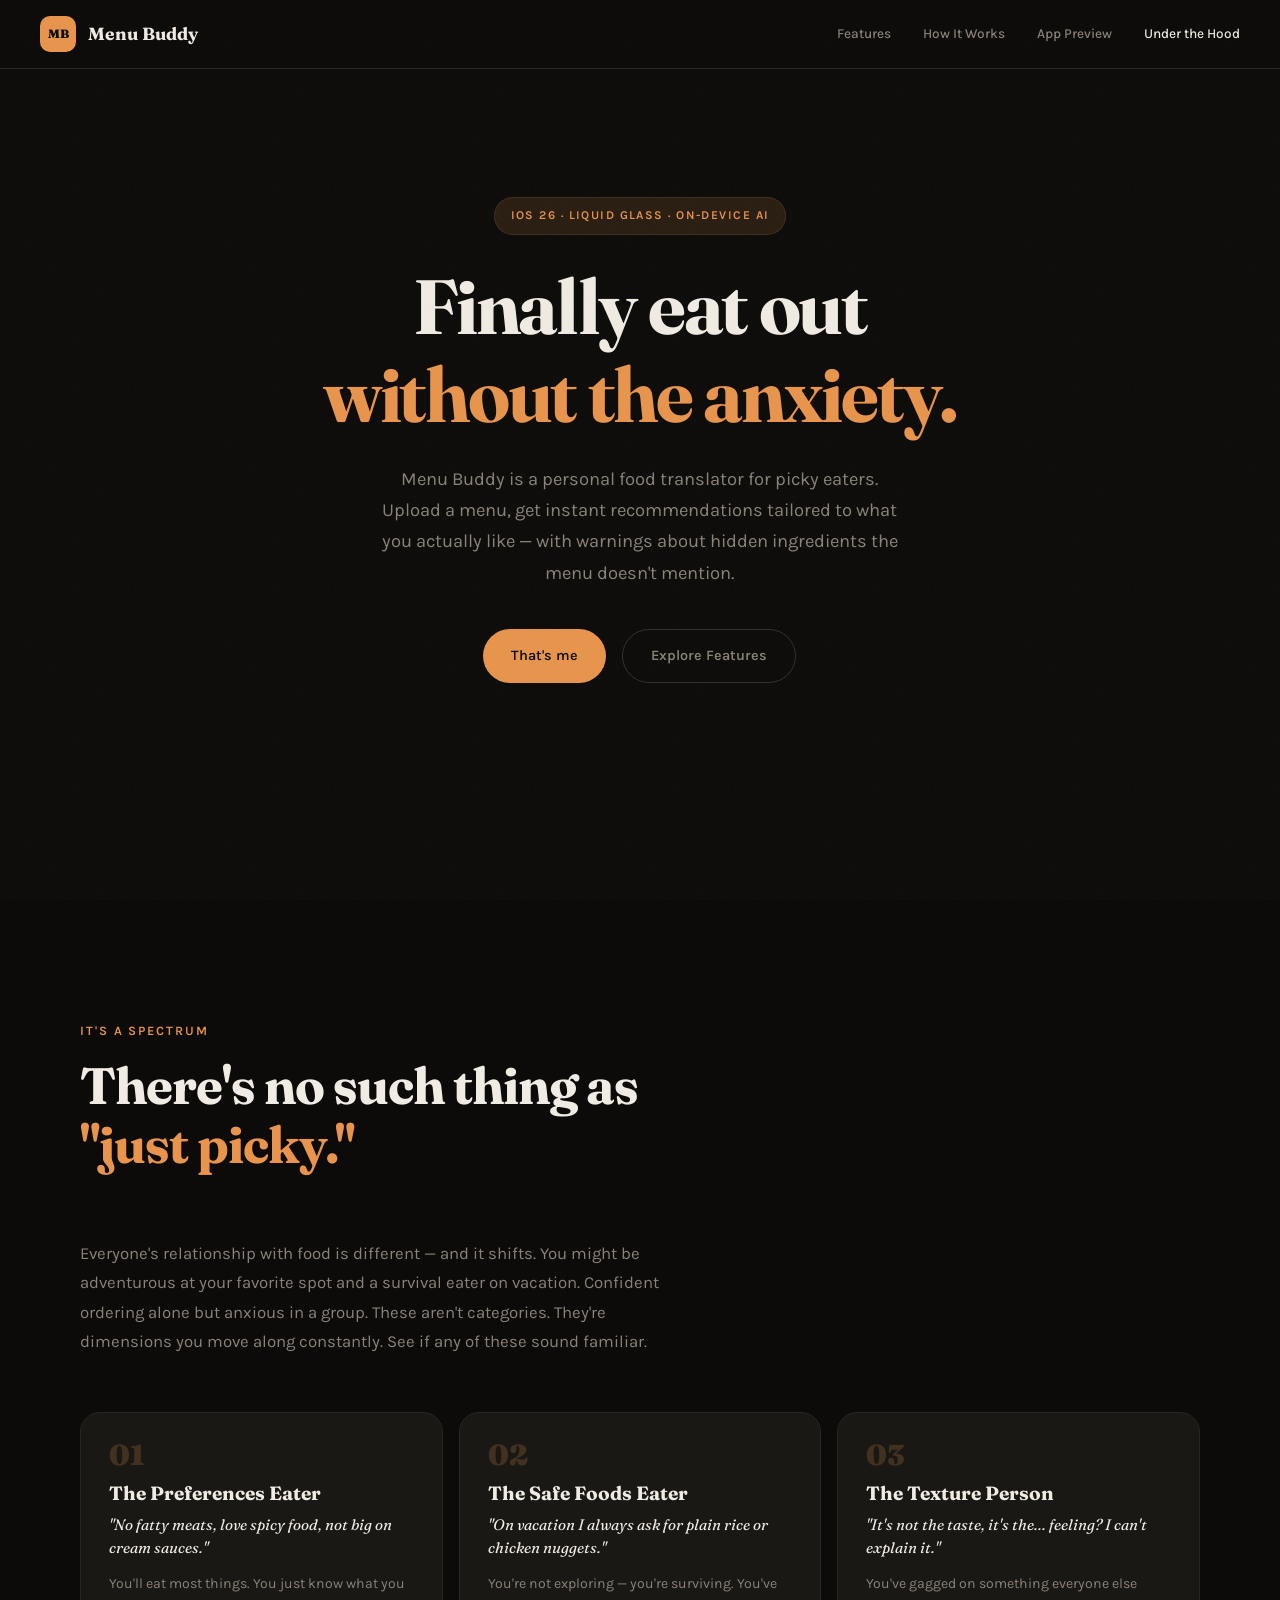
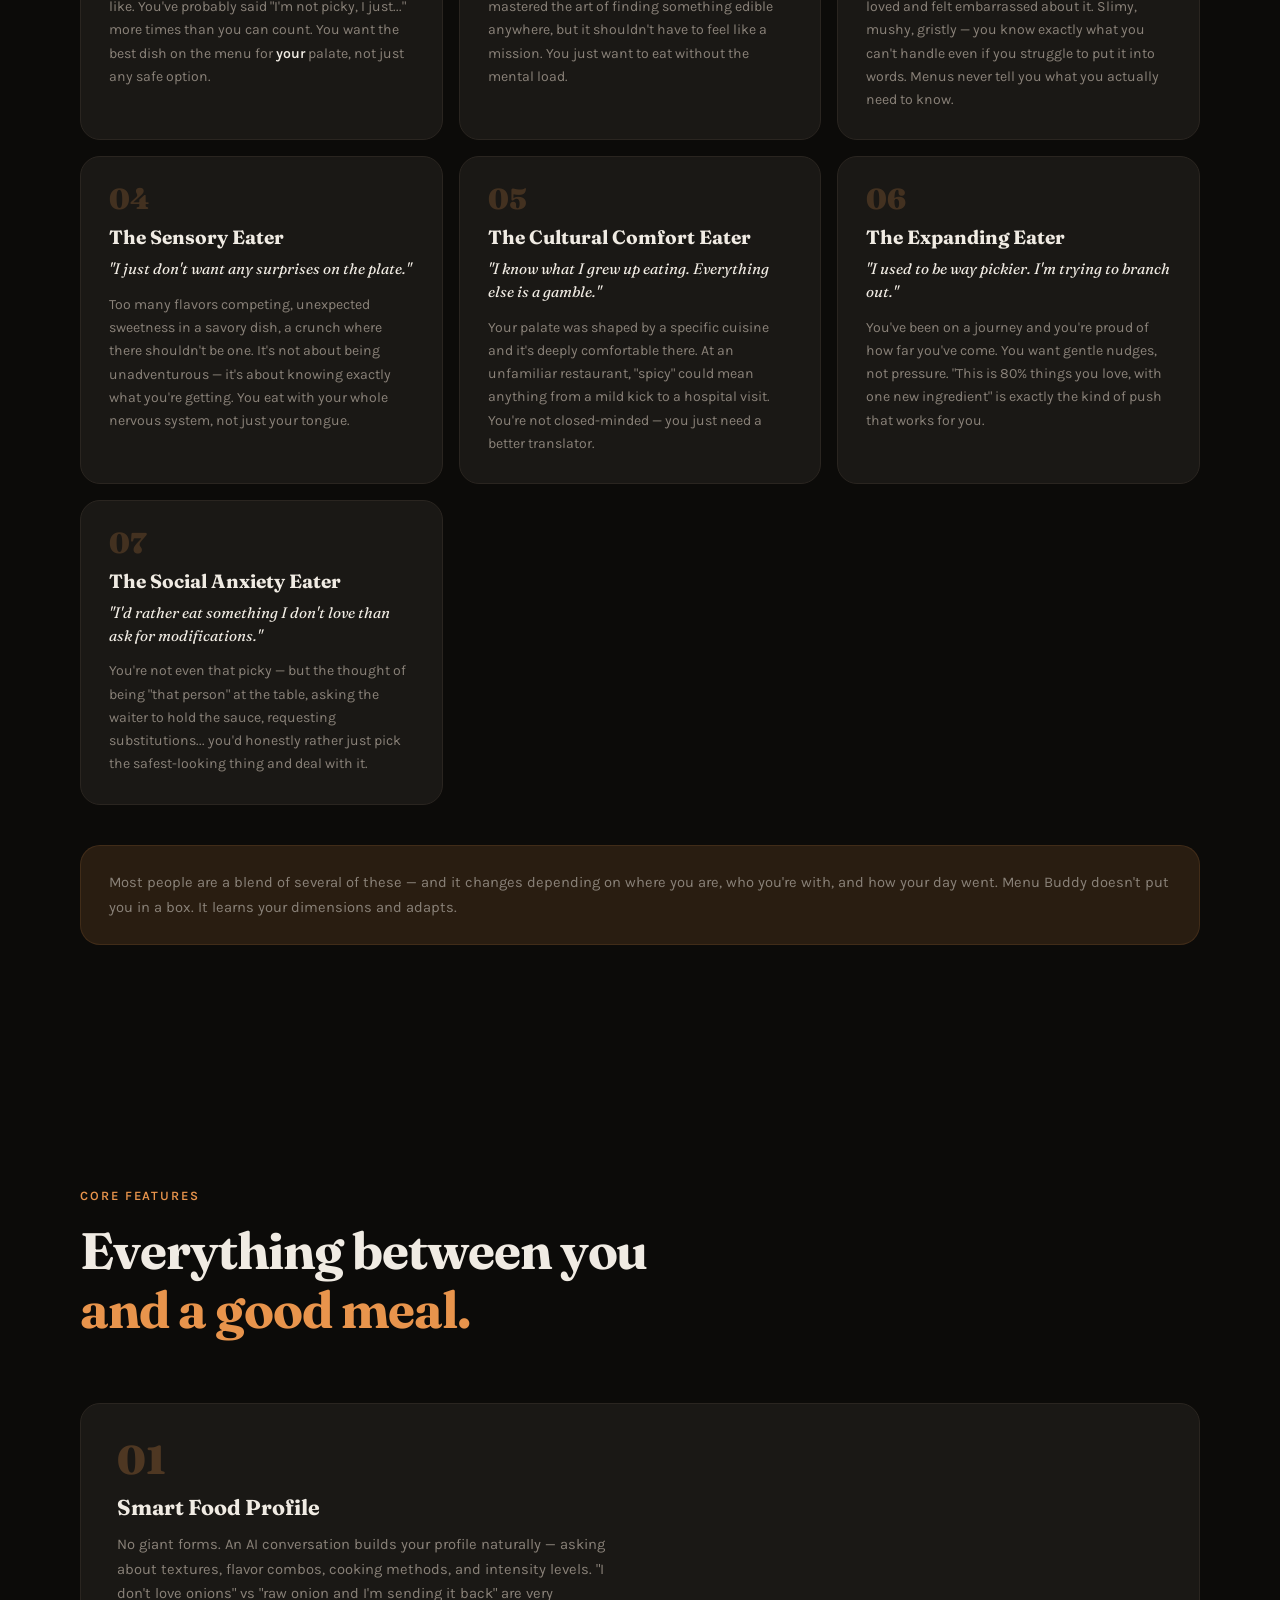
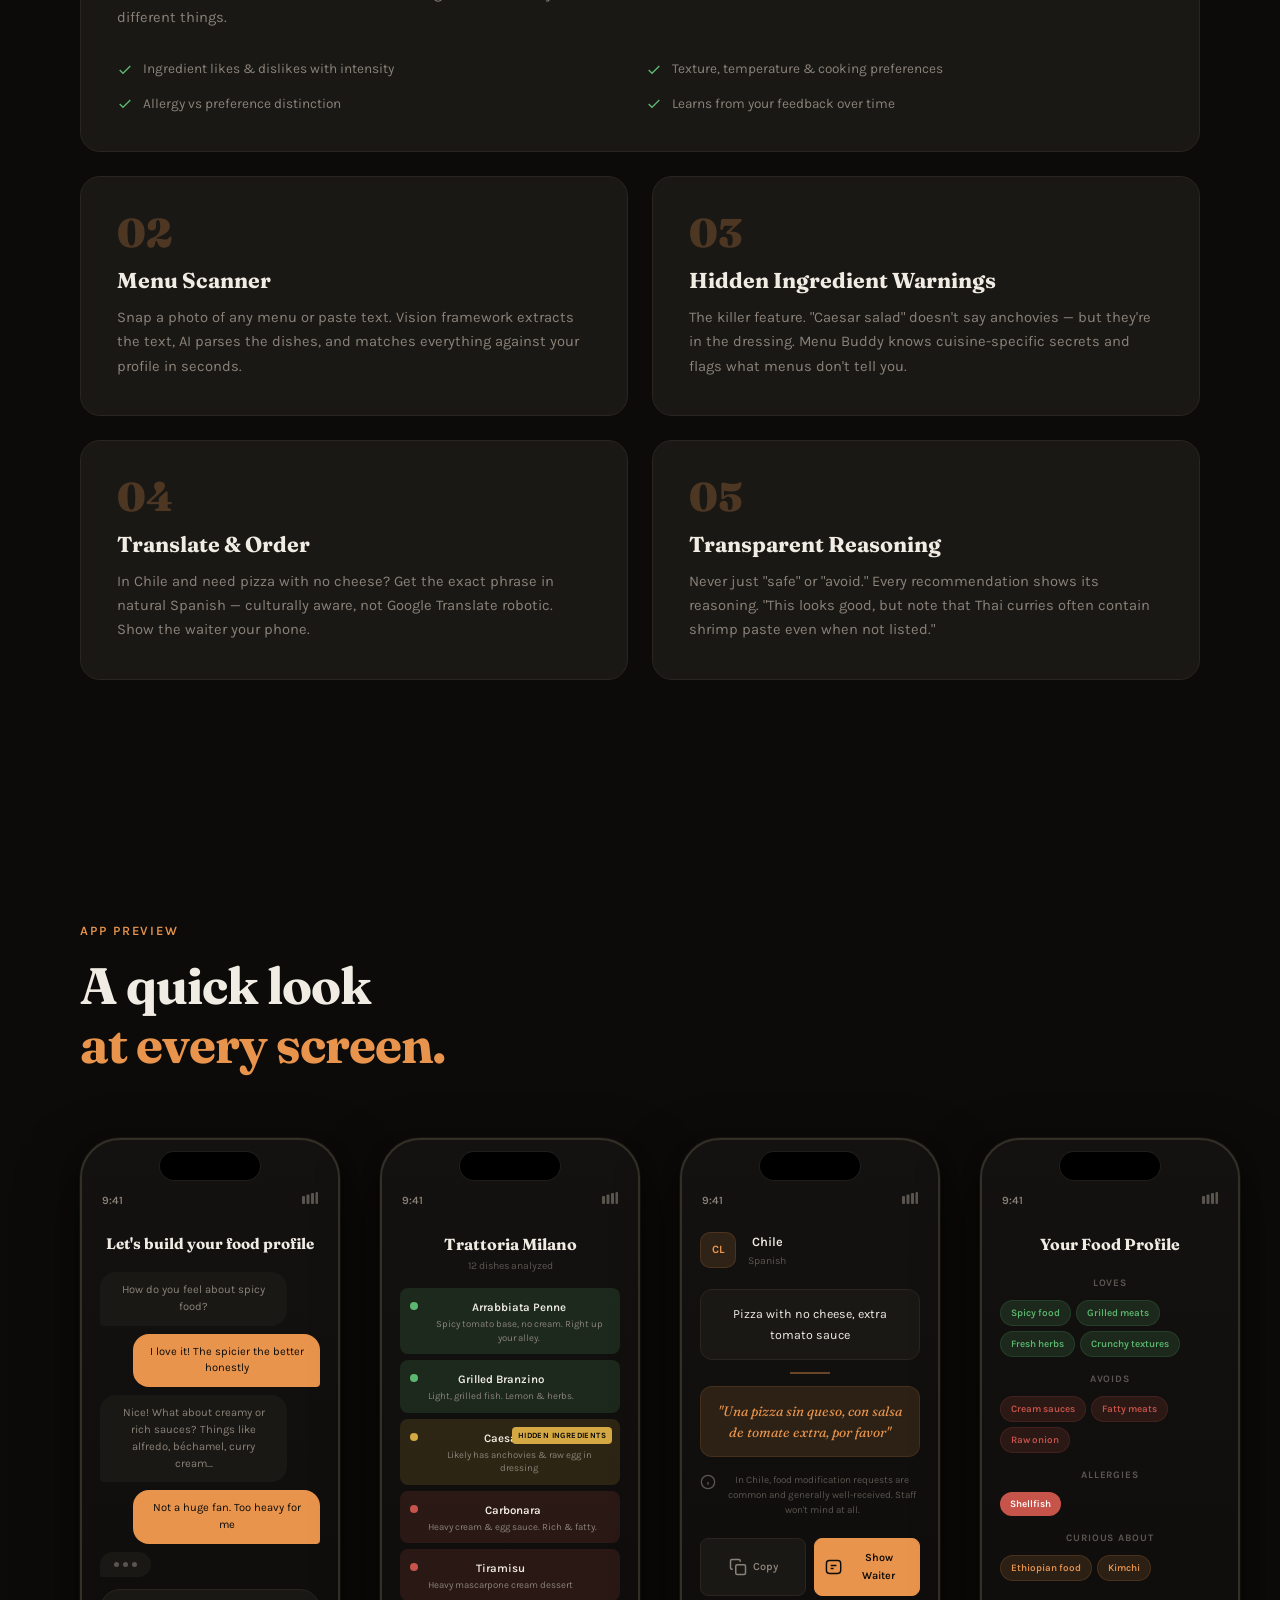
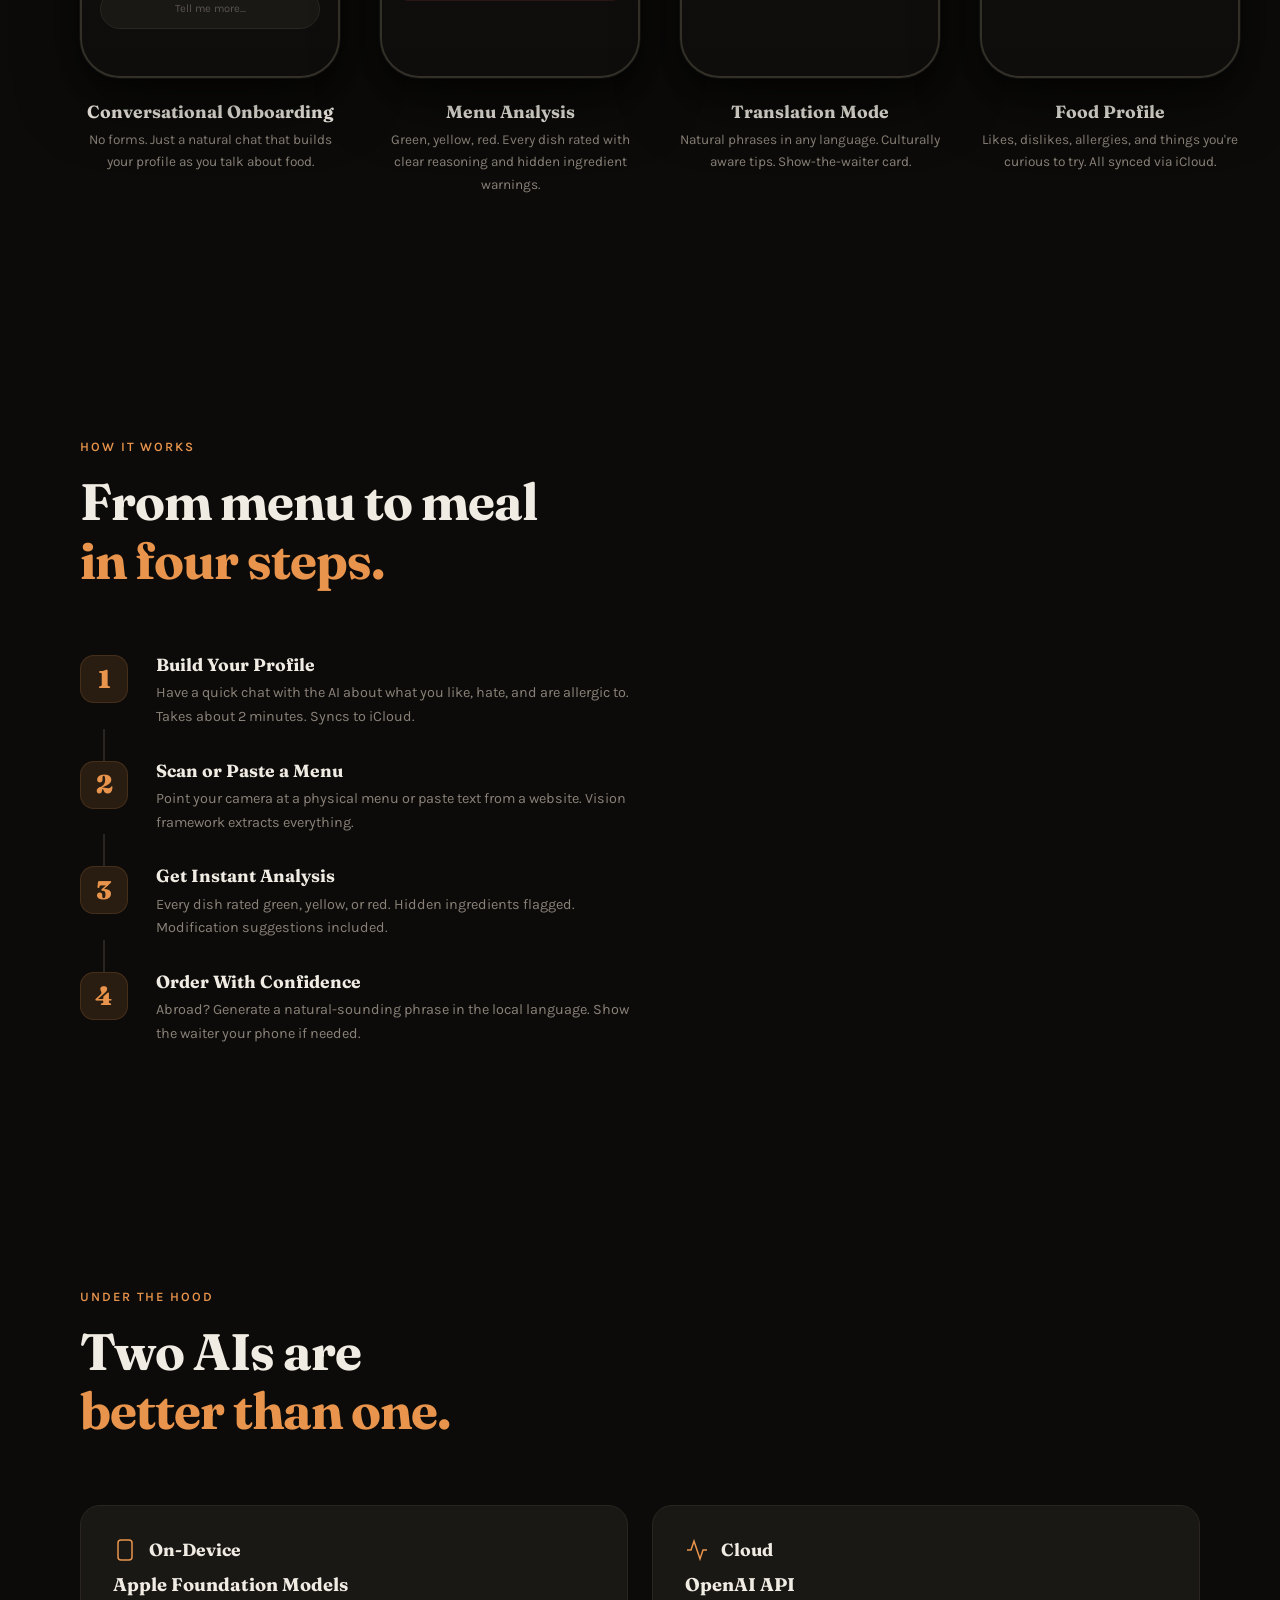
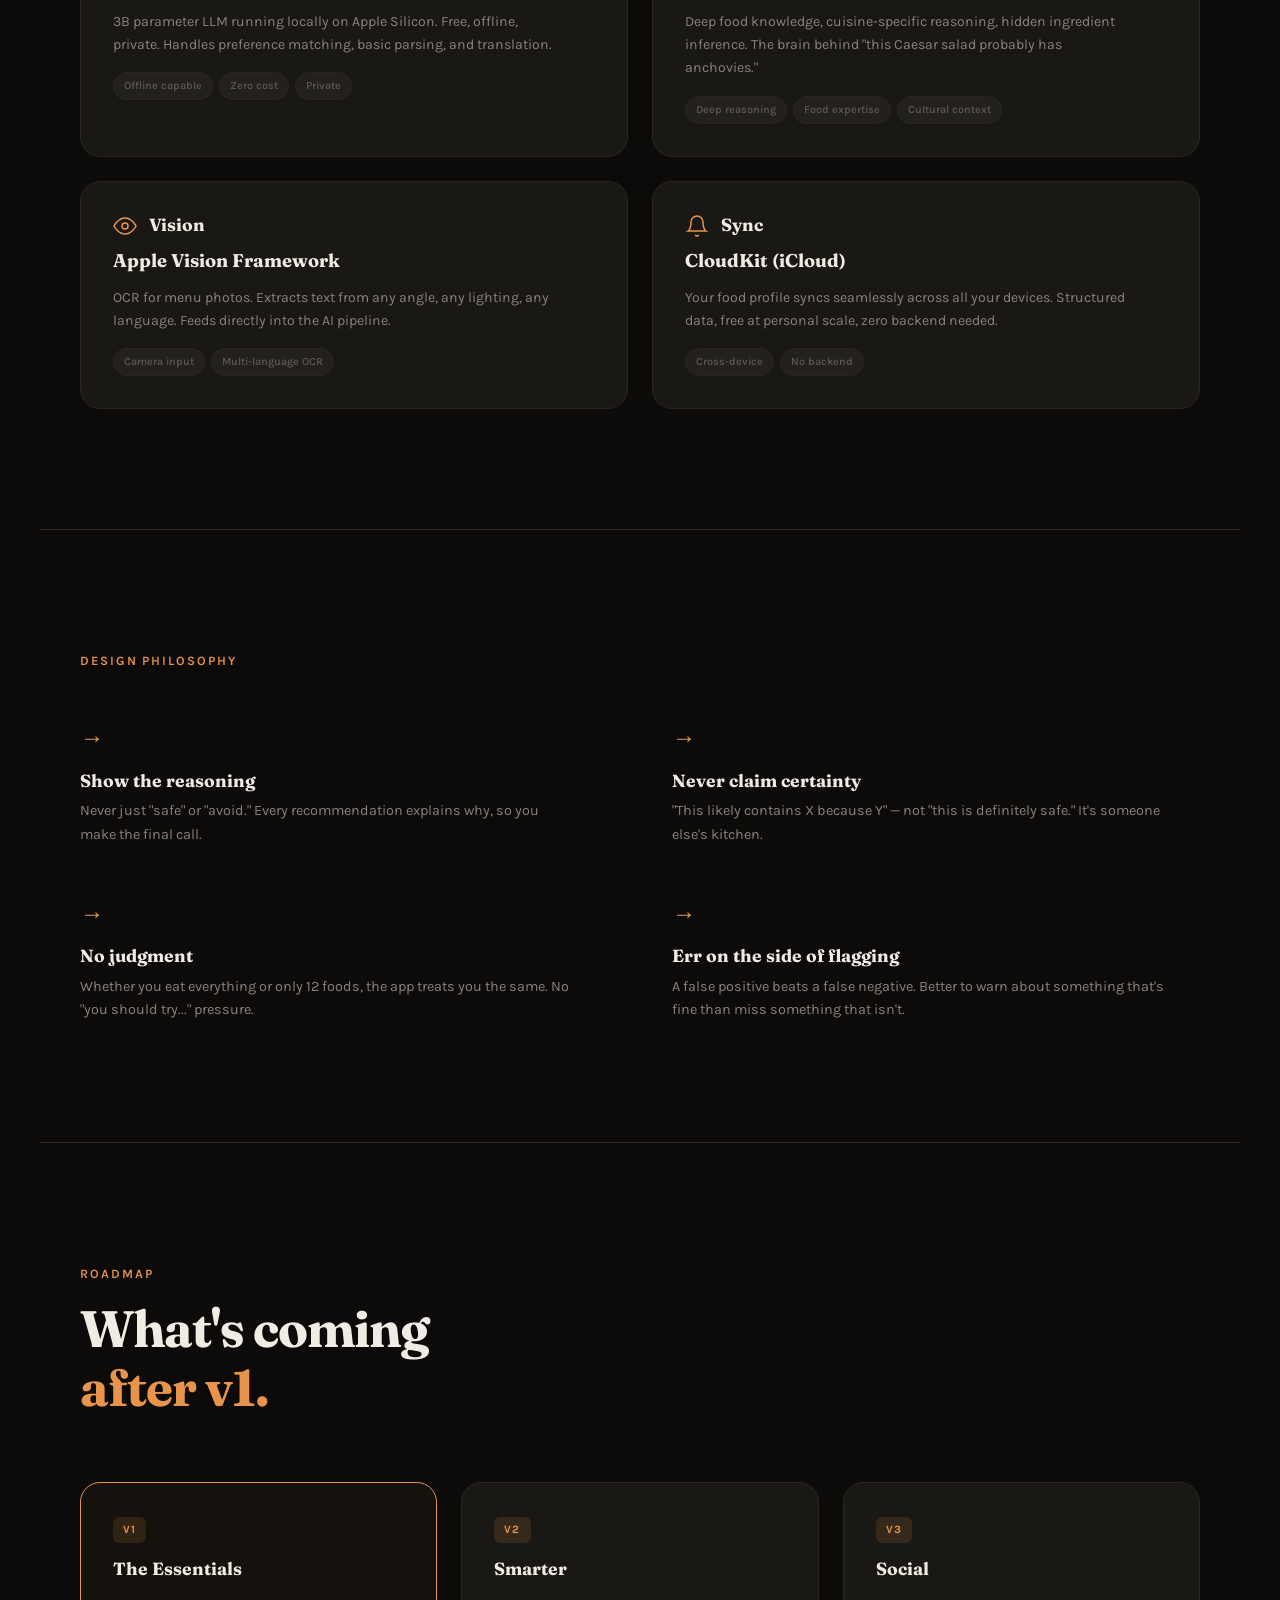
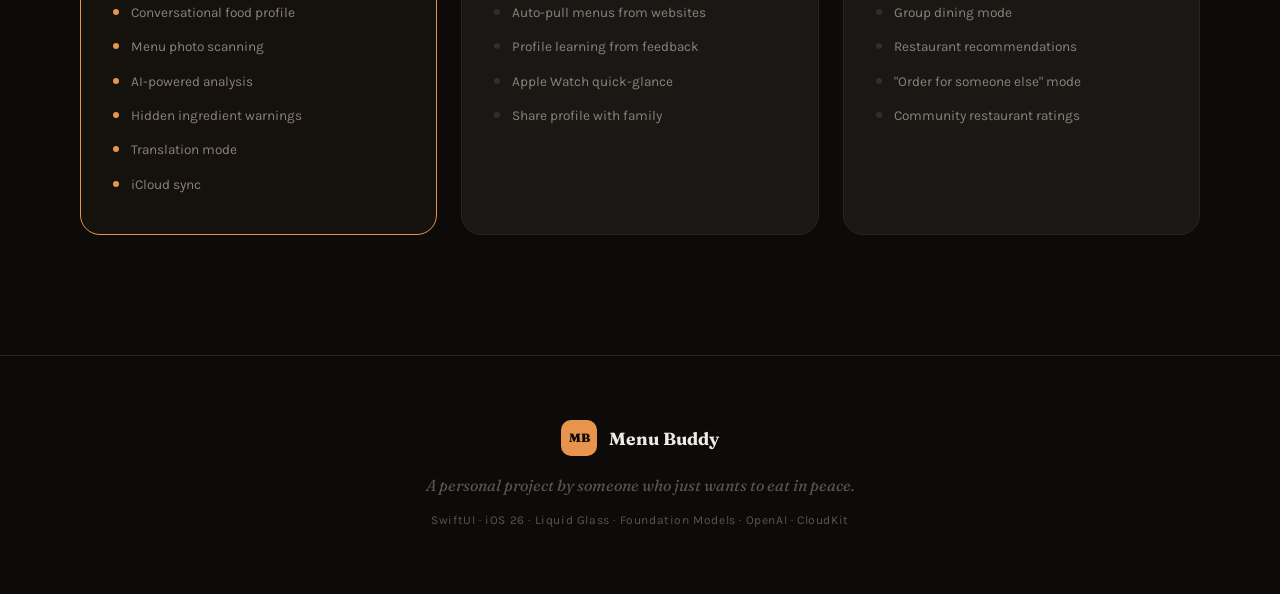
==== commit 205c524d: "Expand eater profiles to spectrum, mobile-first layout, text-based hero" ====
--- a/index.html
+++ b/index.html
@@ -37,79 +37,71 @@
             <h1>Finally eat out<br><span class="hero-accent">without the anxiety.</span></h1>
             <p class="hero-sub">Menu Buddy is a personal food translator for picky eaters. Upload a menu, get instant recommendations tailored to what you actually like — with warnings about hidden ingredients the menu doesn't mention.</p>
             <div class="hero-cta">
-                <a href="#screens" class="btn btn-primary">See the App</a>
+                <a href="#spectrum" class="btn btn-primary">That's me</a>
                 <a href="#features" class="btn btn-ghost">Explore Features</a>
             </div>
         </div>
-        <div class="hero-phone">
-            <div class="iphone-frame">
-                <div class="dynamic-island"></div>
-                <div class="screen screen-hero">
-                    <div class="screen-status-bar">
-                        <span>9:41</span>
-                        <span class="status-icons">
-                            <svg width="16" height="12" viewBox="0 0 16 12" fill="currentColor"><rect x="0" y="4" width="3" height="8" rx="1"/><rect x="4.5" y="2.5" width="3" height="9.5" rx="1"/><rect x="9" y="1" width="3" height="11" rx="1"/><rect x="13.5" y="0" width="2.5" height="12" rx="1"/></svg>
-                        </span>
-                    </div>
-                    <div class="screen-greeting">Good evening, Niels</div>
-                    <div class="screen-prompt">What are we eating tonight?</div>
-                    <div class="screen-actions">
-                        <div class="screen-action-btn">
-                            <svg width="20" height="20" viewBox="0 0 24 24" fill="none" stroke="currentColor" stroke-width="2"><path d="M23 19a2 2 0 0 1-2 2H3a2 2 0 0 1-2-2V8a2 2 0 0 1 2-2h4l2-3h6l2 3h4a2 2 0 0 1 2 2z"/><circle cx="12" cy="13" r="4"/></svg>
-                            <span>Scan Menu</span>
-                        </div>
-                        <div class="screen-action-btn">
-                            <svg width="20" height="20" viewBox="0 0 24 24" fill="none" stroke="currentColor" stroke-width="2"><path d="M14 2H6a2 2 0 0 0-2 2v16a2 2 0 0 0 2 2h12a2 2 0 0 0 2-2V8z"/><polyline points="14 2 14 8 20 8"/></svg>
-                            <span>Paste Text</span>
-                        </div>
-                    </div>
-                    <div class="screen-recent">
-                        <div class="screen-recent-title">Recent</div>
-                        <div class="screen-recent-item">
-                            <span class="recent-dot green"></span>
-                            Trattoria Milano
-                        </div>
-                        <div class="screen-recent-item">
-                            <span class="recent-dot yellow"></span>
-                            Sushi Tanaka
-                        </div>
-                    </div>
-                </div>
-            </div>
-        </div>
-    </section>
-
-    <!-- Two User Types -->
-    <section class="users-section">
-        <div class="section-label">Built for everyone</div>
-        <h2>Two kinds of picky.<br><span class="text-accent">One app that gets both.</span></h2>
-        <div class="users-grid">
-            <div class="user-card">
-                <div class="user-card-icon">
-                    <svg width="32" height="32" viewBox="0 0 24 24" fill="none" stroke="currentColor" stroke-width="1.5"><circle cx="12" cy="12" r="10"/><path d="M8 14s1.5 2 4 2 4-2 4-2"/><line x1="9" y1="9" x2="9.01" y2="9"/><line x1="15" y1="9" x2="15.01" y2="9"/></svg>
-                </div>
+    </section>
+
+    <!-- Eater Spectrum -->
+    <section id="spectrum" class="spectrum-section">
+        <div class="section-label">It's a spectrum</div>
+        <h2>There's no such thing as<br><span class="text-accent">"just picky."</span></h2>
+        <p class="spectrum-intro">Everyone's relationship with food is different — and it shifts. You might be adventurous at your favorite spot and a survival eater on vacation. Confident ordering alone but anxious in a group. These aren't categories. They're dimensions you move along constantly. See if any of these sound familiar.</p>
+
+        <div class="spectrum-grid">
+            <div class="spectrum-card">
+                <div class="spectrum-card-num">01</div>
                 <h3>The Preferences Eater</h3>
-                <p class="user-quote">"No fatty meats, love spicy food, not big on cream sauces."</p>
-                <p>You'll eat most things. You just know what you like. Menu Buddy recommends the best dishes and flags the ones that won't work — with clear reasons why.</p>
-                <div class="user-tags">
-                    <span class="tag">Recommendations</span>
-                    <span class="tag">Warnings</span>
-                    <span class="tag">Suggestions</span>
-                </div>
-            </div>
-            <div class="user-card">
-                <div class="user-card-icon">
-                    <svg width="32" height="32" viewBox="0 0 24 24" fill="none" stroke="currentColor" stroke-width="1.5"><circle cx="12" cy="12" r="10"/><line x1="8" y1="15" x2="16" y2="15"/><line x1="9" y1="9" x2="9.01" y2="9"/><line x1="15" y1="9" x2="15.01" y2="9"/></svg>
-                </div>
+                <p class="spectrum-quote">"No fatty meats, love spicy food, not big on cream sauces."</p>
+                <p>You'll eat most things. You just know what you like. You've probably said "I'm not picky, I just..." more times than you can count. You want the best dish on the menu for <em>your</em> palate, not just any safe option.</p>
+            </div>
+
+            <div class="spectrum-card">
+                <div class="spectrum-card-num">02</div>
                 <h3>The Safe Foods Eater</h3>
-                <p class="user-quote">"On vacation I always ask for plain rice or chicken nuggets."</p>
-                <p>You're not exploring — you're surviving. Menu Buddy finds what's close enough to what you actually eat, without judgment. No pressure to try new things.</p>
-                <div class="user-tags">
-                    <span class="tag">Safe matches</span>
-                    <span class="tag">No judgment</span>
-                    <span class="tag">Modifications</span>
-                </div>
-            </div>
+                <p class="spectrum-quote">"On vacation I always ask for plain rice or chicken nuggets."</p>
+                <p>You're not exploring — you're surviving. You've mastered the art of finding something edible anywhere, but it shouldn't have to feel like a mission. You just want to eat without the mental load.</p>
+            </div>
+
+            <div class="spectrum-card">
+                <div class="spectrum-card-num">03</div>
+                <h3>The Texture Person</h3>
+                <p class="spectrum-quote">"It's not the taste, it's the... feeling? I can't explain it."</p>
+                <p>You've gagged on something everyone else loved and felt embarrassed about it. Slimy, mushy, gristly — you know exactly what you can't handle even if you struggle to put it into words. Menus never tell you what you actually need to know.</p>
+            </div>
+
+            <div class="spectrum-card">
+                <div class="spectrum-card-num">04</div>
+                <h3>The Sensory Eater</h3>
+                <p class="spectrum-quote">"I just don't want any surprises on the plate."</p>
+                <p>Too many flavors competing, unexpected sweetness in a savory dish, a crunch where there shouldn't be one. It's not about being unadventurous — it's about knowing exactly what you're getting. You eat with your whole nervous system, not just your tongue.</p>
+            </div>
+
+            <div class="spectrum-card">
+                <div class="spectrum-card-num">05</div>
+                <h3>The Cultural Comfort Eater</h3>
+                <p class="spectrum-quote">"I know what I grew up eating. Everything else is a gamble."</p>
+                <p>Your palate was shaped by a specific cuisine and it's deeply comfortable there. At an unfamiliar restaurant, "spicy" could mean anything from a mild kick to a hospital visit. You're not closed-minded — you just need a better translator.</p>
+            </div>
+
+            <div class="spectrum-card">
+                <div class="spectrum-card-num">06</div>
+                <h3>The Expanding Eater</h3>
+                <p class="spectrum-quote">"I used to be way pickier. I'm trying to branch out."</p>
+                <p>You've been on a journey and you're proud of how far you've come. You want gentle nudges, not pressure. "This is 80% things you love, with one new ingredient" is exactly the kind of push that works for you.</p>
+            </div>
+
+            <div class="spectrum-card">
+                <div class="spectrum-card-num">07</div>
+                <h3>The Social Anxiety Eater</h3>
+                <p class="spectrum-quote">"I'd rather eat something I don't love than ask for modifications."</p>
+                <p>You're not even that picky — but the thought of being "that person" at the table, asking the waiter to hold the sauce, requesting substitutions... you'd honestly rather just pick the safest-looking thing and deal with it.</p>
+            </div>
+        </div>
+
+        <div class="spectrum-footnote">
+            <p>Most people are a blend of several of these — and it changes depending on where you are, who you're with, and how your day went. Menu Buddy doesn't put you in a box. It learns your dimensions and adapts.</p>
         </div>
     </section>
 
--- a/styles.css
+++ b/styles.css
@@ -75,9 +75,9 @@
 a { color: var(--accent); text-decoration: none; transition: opacity 0.2s; }
 a:hover { opacity: 0.8; }
 
-/* Section Layout */
+/* Section Layout — mobile-first */
 section {
-    padding: 120px 40px;
+    padding: 60px 16px;
     max-width: var(--max-width);
     margin: 0 auto;
 }
@@ -103,7 +103,7 @@
     left: 0;
     right: 0;
     z-index: 1000;
-    padding: 16px 40px;
+    padding: 14px 16px;
     background: rgba(12, 11, 9, 0.8);
     backdrop-filter: blur(20px);
     -webkit-backdrop-filter: blur(20px);
@@ -142,7 +142,7 @@
 }
 
 .nav-links {
-    display: flex;
+    display: none;
     gap: 32px;
 }
 
@@ -159,13 +159,15 @@
    Hero
    ============================================ */
 .hero {
-    display: grid;
-    grid-template-columns: 1fr auto;
-    align-items: center;
-    gap: 80px;
+    display: flex;
+    flex-direction: column;
+    justify-content: center;
     min-height: 100vh;
-    padding-top: 140px;
-}
+    padding-top: 100px;
+    text-align: center;
+}
+
+.hero-content { max-width: 680px; margin: 0 auto; }
 
 .hero-badge {
     display: inline-block;
@@ -184,7 +186,7 @@
 .hero-sub {
     font-size: 1.15rem;
     max-width: 48ch;
-    margin-top: 24px;
+    margin: 24px auto 0;
     line-height: 1.7;
 }
 
@@ -192,6 +194,8 @@
     display: flex;
     gap: 16px;
     margin-top: 40px;
+    justify-content: center;
+    flex-wrap: wrap;
 }
 
 .btn {
@@ -351,55 +355,78 @@
 .recent-dot.yellow { background: var(--yellow); }
 
 /* ============================================
-   Users Section
-   ============================================ */
-.users-grid {
+   Eater Spectrum Section
+   ============================================ */
+.spectrum-intro {
+    font-size: 1.05rem;
+    max-width: 60ch;
+    margin-bottom: 56px;
+    line-height: 1.75;
+}
+
+.spectrum-grid {
     display: grid;
-    grid-template-columns: 1fr 1fr;
-    gap: 32px;
-}
-
-.user-card {
+    grid-template-columns: 1fr;
+    gap: 16px;
+}
+
+.spectrum-card {
     background: var(--bg-card);
     border: 1px solid var(--border);
     border-radius: var(--radius-lg);
-    padding: 40px;
+    padding: 28px;
     transition: border-color 0.3s, background 0.3s;
-}
-
-.user-card:hover {
+    position: relative;
+}
+
+.spectrum-card:hover {
     border-color: var(--border-light);
     background: var(--bg-card-hover);
 }
 
-.user-card-icon {
+.spectrum-card-num {
+    font-family: var(--font-display);
+    font-weight: 900;
+    font-size: 1.8rem;
     color: var(--accent);
-    margin-bottom: 20px;
-}
-
-.user-card h3 { margin-bottom: 12px; }
-
-.user-quote {
+    opacity: 0.2;
+    line-height: 1;
+    margin-bottom: 12px;
+}
+
+.spectrum-card h3 { margin-bottom: 10px; font-size: 1.2rem; }
+
+.spectrum-quote {
     font-family: var(--font-display);
     font-style: italic;
     color: var(--text);
-    font-size: 1rem;
-    margin-bottom: 16px;
+    font-size: 0.95rem;
+    margin-bottom: 12px;
     max-width: none;
-}
-
-.user-card > p { font-size: 0.9rem; margin-bottom: 20px; }
-
-.user-tags { display: flex; flex-wrap: wrap; gap: 8px; }
-
-.tag {
-    font-size: 0.72rem;
-    font-weight: 600;
-    padding: 5px 12px;
-    border-radius: 100px;
+    line-height: 1.5;
+}
+
+.spectrum-card > p:last-child {
+    font-size: 0.88rem;
+    line-height: 1.65;
+    max-width: none;
+}
+
+.spectrum-card > p:last-child em { color: var(--text); font-style: normal; font-weight: 600; }
+
+.spectrum-footnote {
+    margin-top: 40px;
+    padding: 24px 28px;
     background: var(--accent-soft);
-    color: var(--accent);
     border: 1px solid rgba(232, 148, 76, 0.12);
+    border-radius: var(--radius-lg);
+}
+
+.spectrum-footnote p {
+    font-size: 0.92rem;
+    color: var(--text-muted);
+    max-width: none;
+    line-height: 1.7;
 }
 
 /* ============================================
@@ -931,7 +958,7 @@
    ============================================ */
 .footer {
     border-top: 1px solid var(--border);
-    padding: 64px 40px;
+    padding: 48px 16px;
 }
 
 .footer-inner {
@@ -979,44 +1006,32 @@
 }
 
 /* ============================================
-   Responsive
-   ============================================ */
-@media (max-width: 1100px) {
-    .screens-carousel {
-        grid-template-columns: repeat(2, 1fr);
-        gap: 48px 32px;
-    }
-}
-
-@media (max-width: 900px) {
+   Responsive — mobile-first (scale up)
+   ============================================ */
+
+/* Tablet and up */
+@media (min-width: 600px) {
     section { padding: 80px 24px; }
-
-    .hero {
-        grid-template-columns: 1fr;
-        text-align: center;
-        gap: 48px;
-        padding-top: 120px;
-    }
-
-    .hero-sub { margin: 24px auto 0; }
-    .hero-cta { justify-content: center; }
-    .hero-phone { order: -1; }
-
-    .users-grid { grid-template-columns: 1fr; }
-    .features-grid { grid-template-columns: 1fr; }
-    .feature-detail-list { grid-template-columns: 1fr; }
-    .tech-grid { grid-template-columns: 1fr; }
-    .philosophy-grid { grid-template-columns: 1fr; gap: 32px; }
-    .roadmap-grid { grid-template-columns: 1fr; }
-    .screens-carousel { grid-template-columns: 1fr; gap: 48px; }
-
-    .nav-links { display: none; }
-}
-
-@media (max-width: 500px) {
-    section { padding: 60px 16px; }
-    .nav { padding: 14px 16px; }
-    .footer { padding: 48px 16px; }
-    h1 { font-size: 2.4rem; }
-    h2 { font-size: 1.8rem; }
-}
+    .nav { padding: 16px 24px; }
+    .footer { padding: 56px 24px; }
+
+    .spectrum-grid { grid-template-columns: 1fr 1fr; }
+    .features-grid { grid-template-columns: 1fr 1fr; }
+    .tech-grid { grid-template-columns: 1fr 1fr; }
+    .philosophy-grid { grid-template-columns: 1fr 1fr; }
+    .roadmap-grid { grid-template-columns: repeat(3, 1fr); }
+    .screens-carousel { grid-template-columns: repeat(2, 1fr); gap: 48px 32px; }
+    .feature-detail-list { grid-template-columns: 1fr 1fr; }
+}
+
+/* Desktop and up */
+@media (min-width: 960px) {
+    section { padding: 120px 40px; }
+    .nav { padding: 16px 40px; }
+    .footer { padding: 64px 40px; }
+
+    .nav-links { display: flex; }
+    .spectrum-grid { grid-template-columns: repeat(3, 1fr); }
+    .screens-carousel { grid-template-columns: repeat(4, 1fr); gap: 40px; }
+    .philosophy-grid { gap: 48px 64px; }
+}
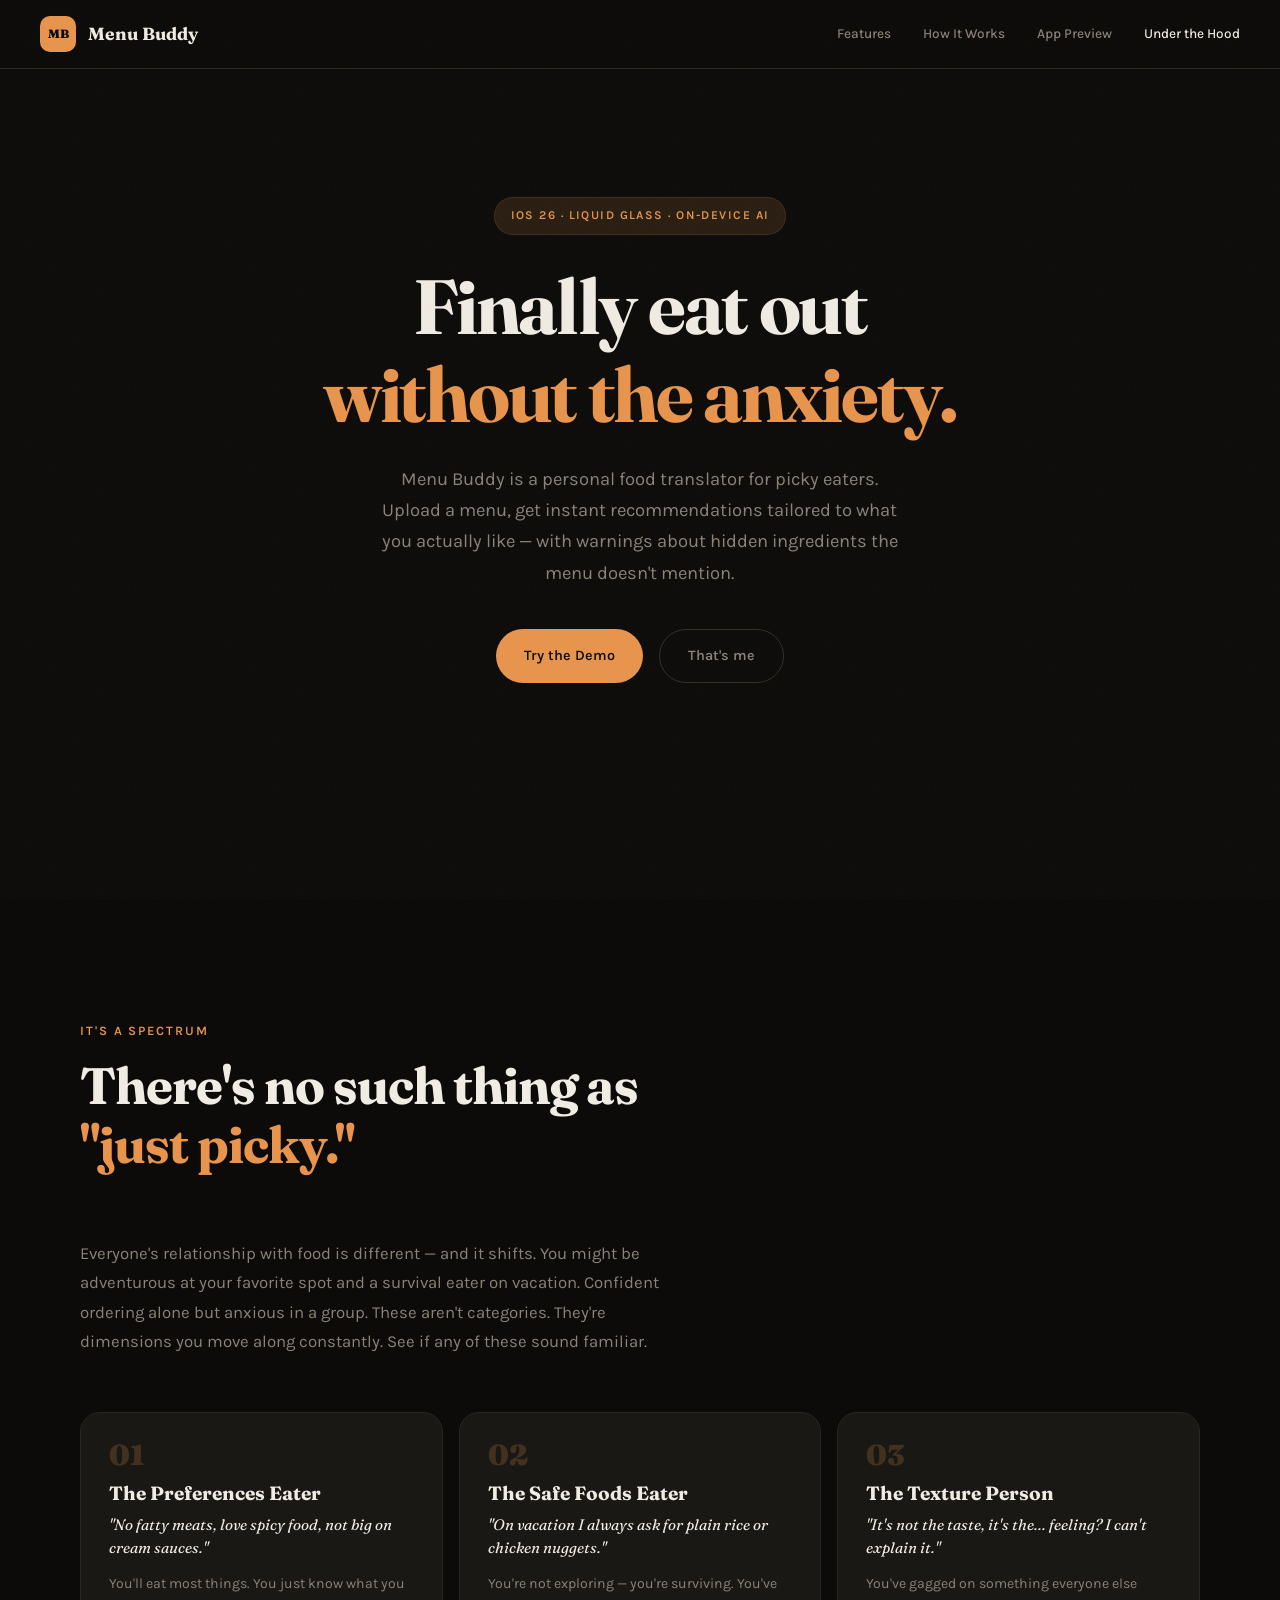
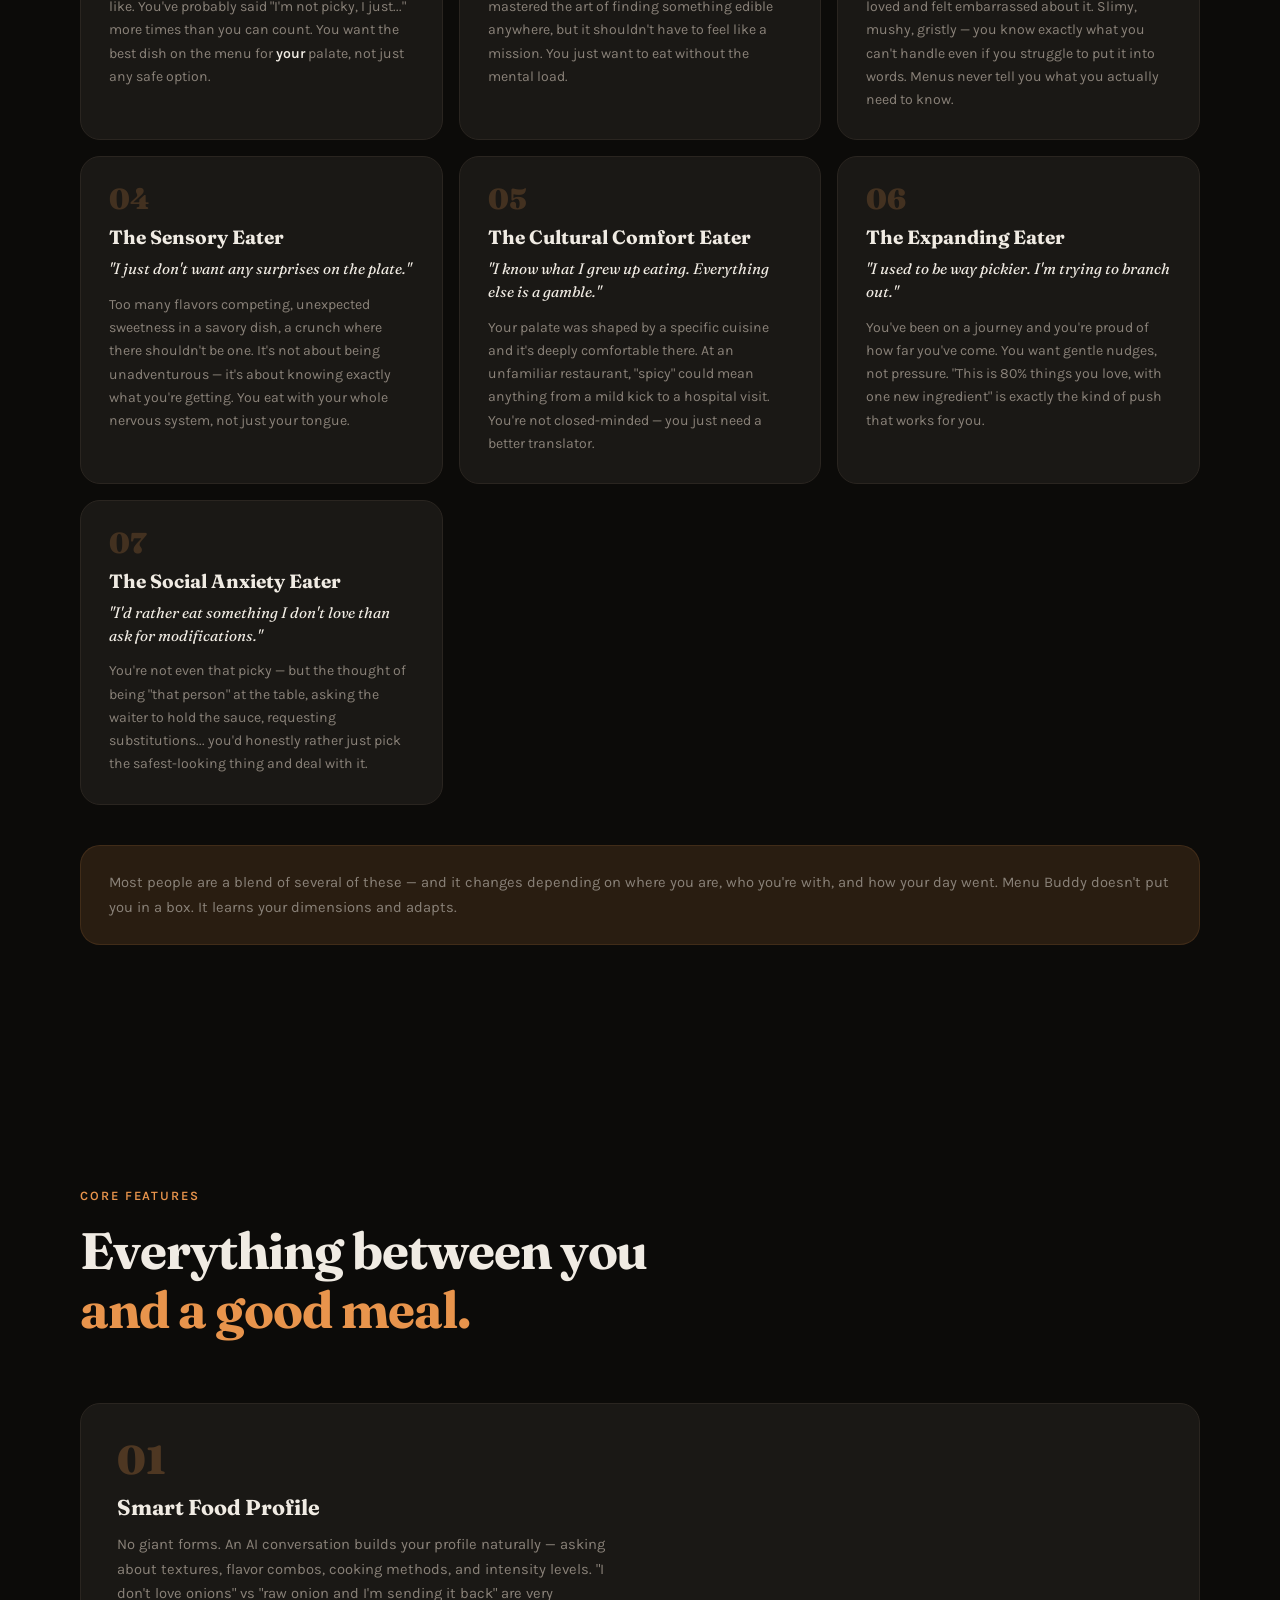
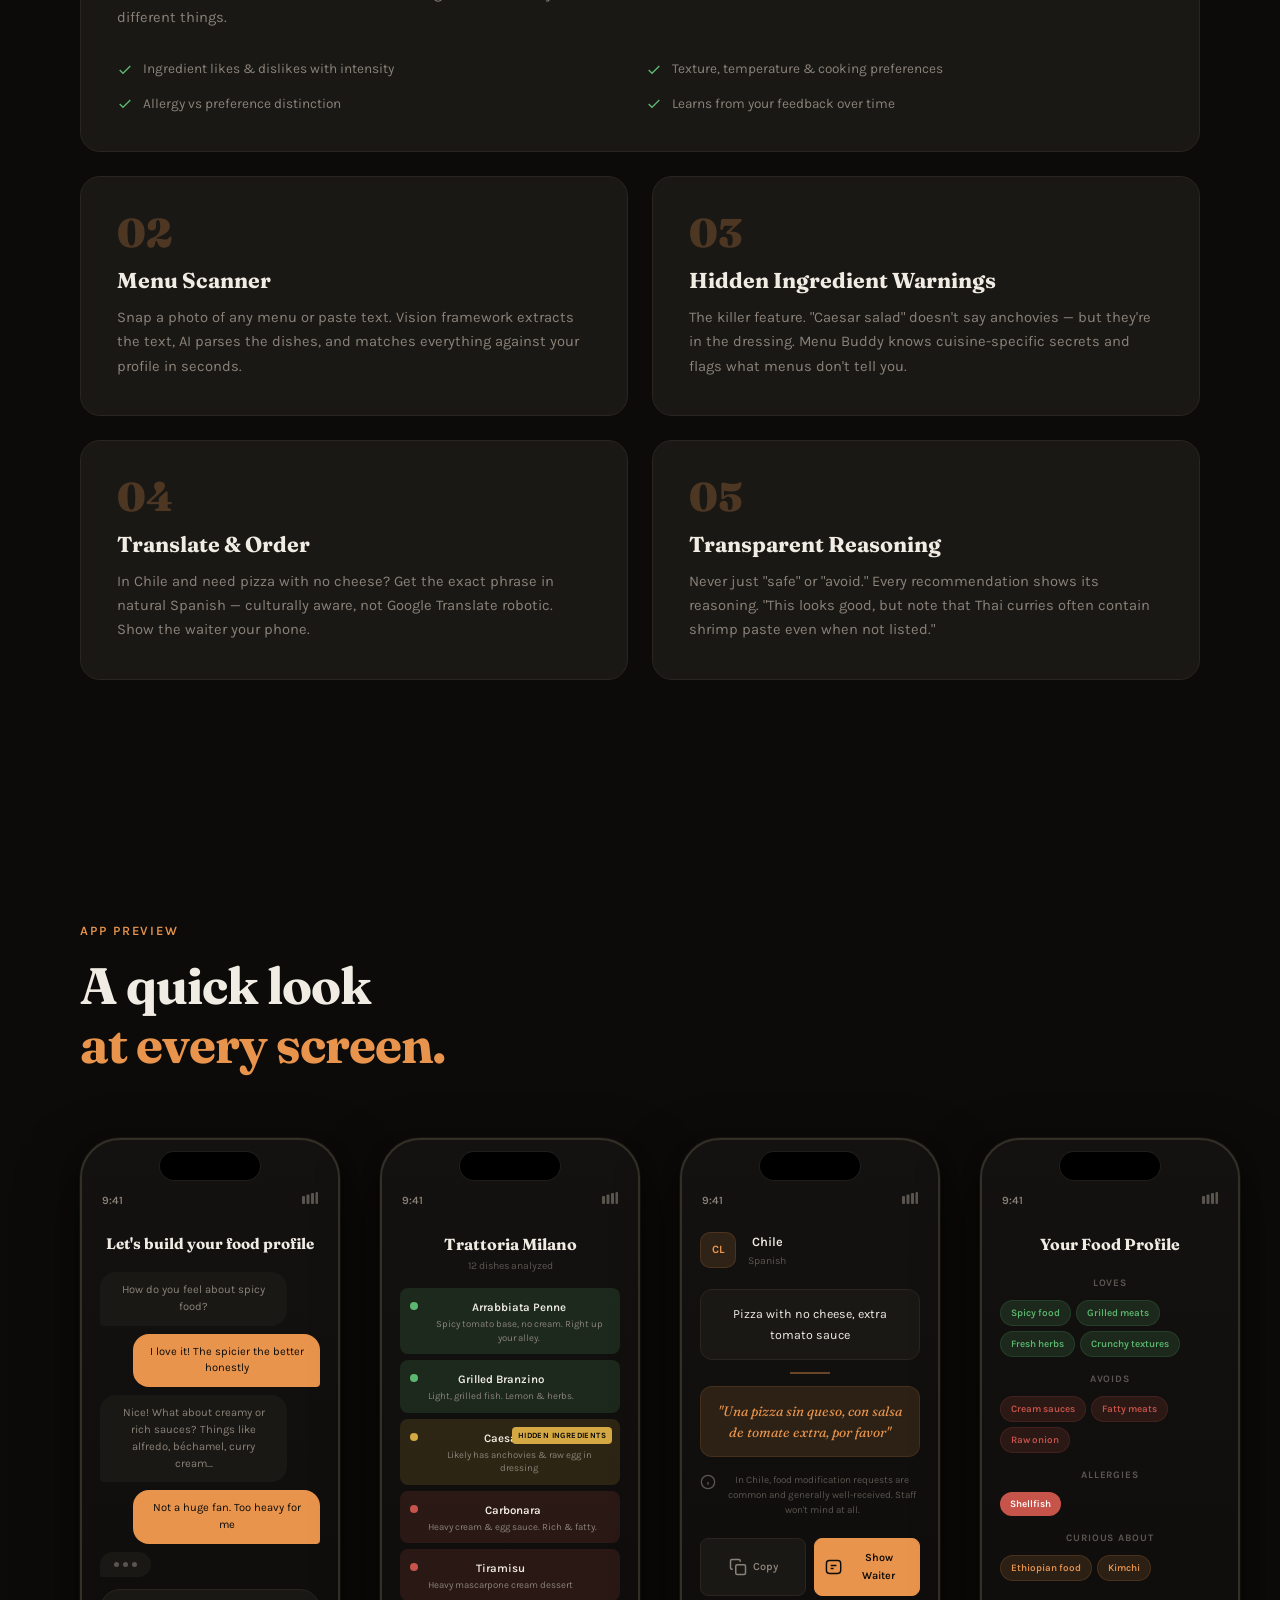
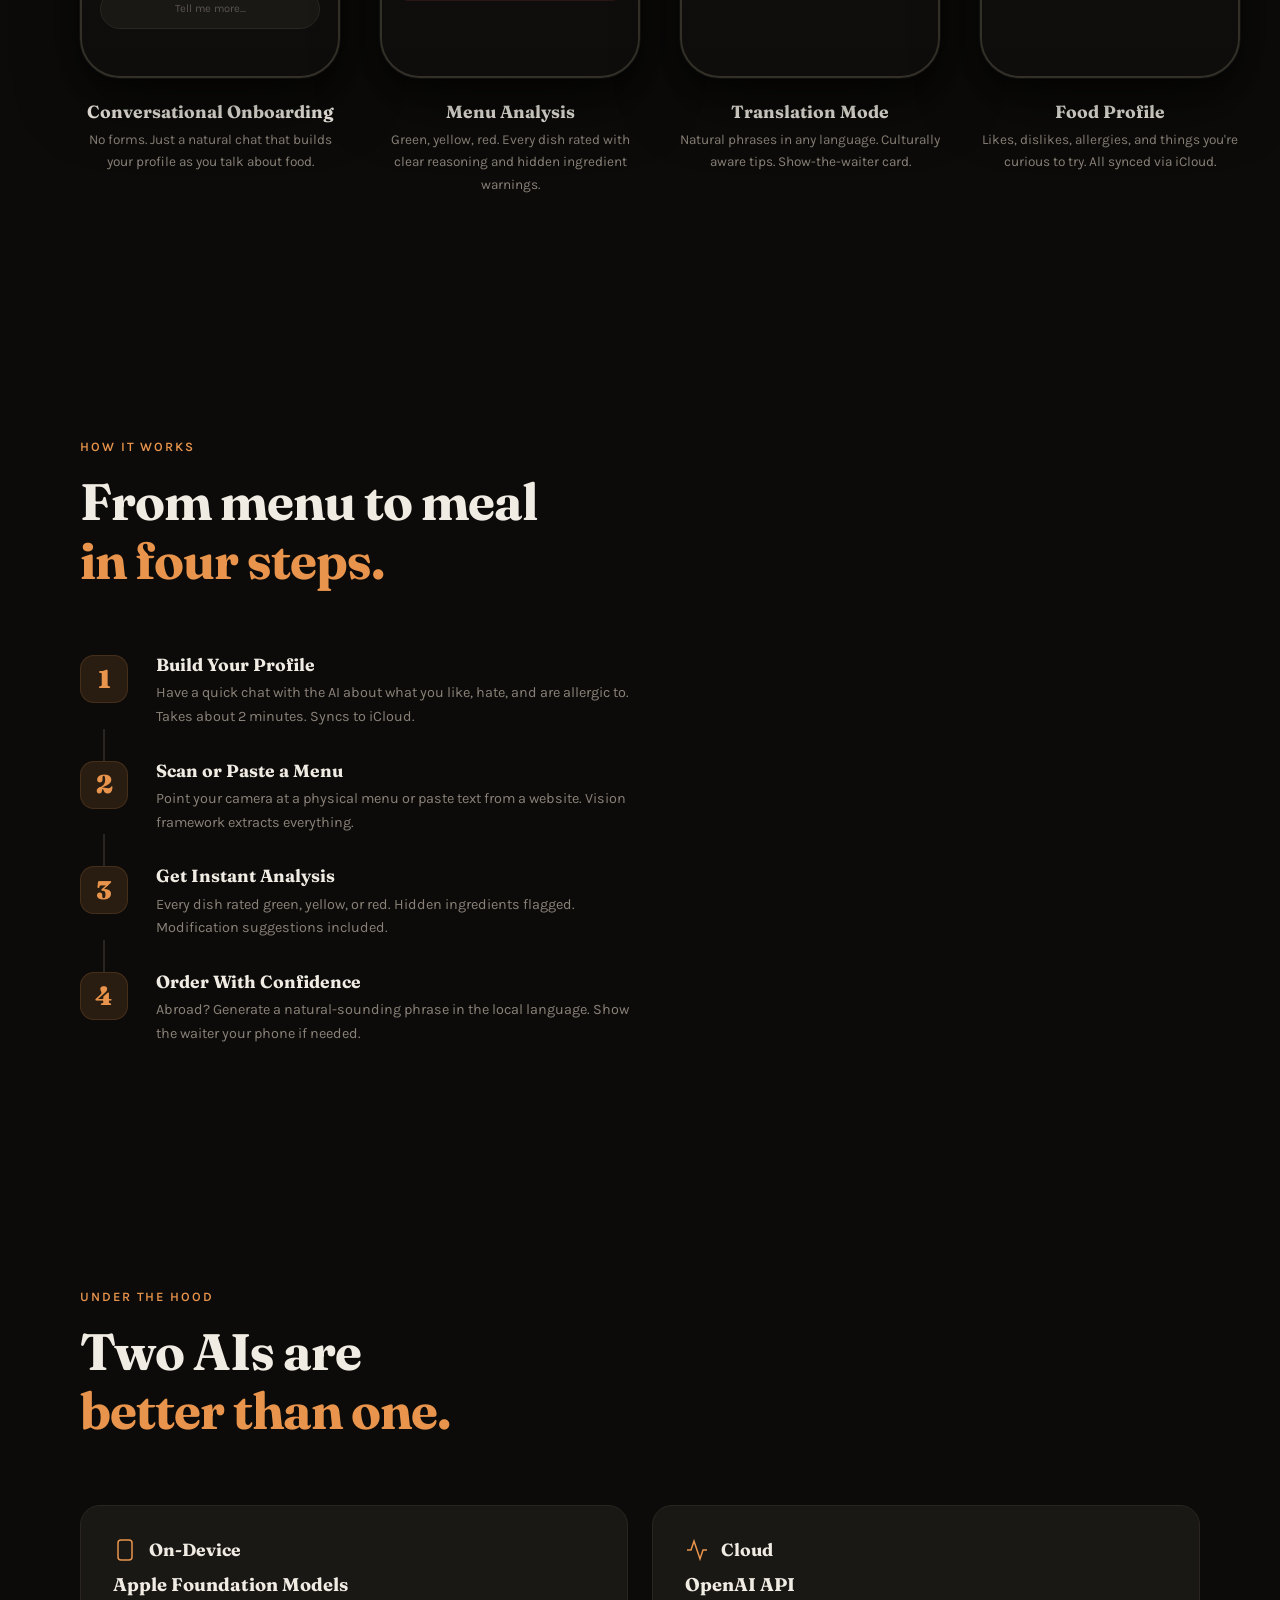
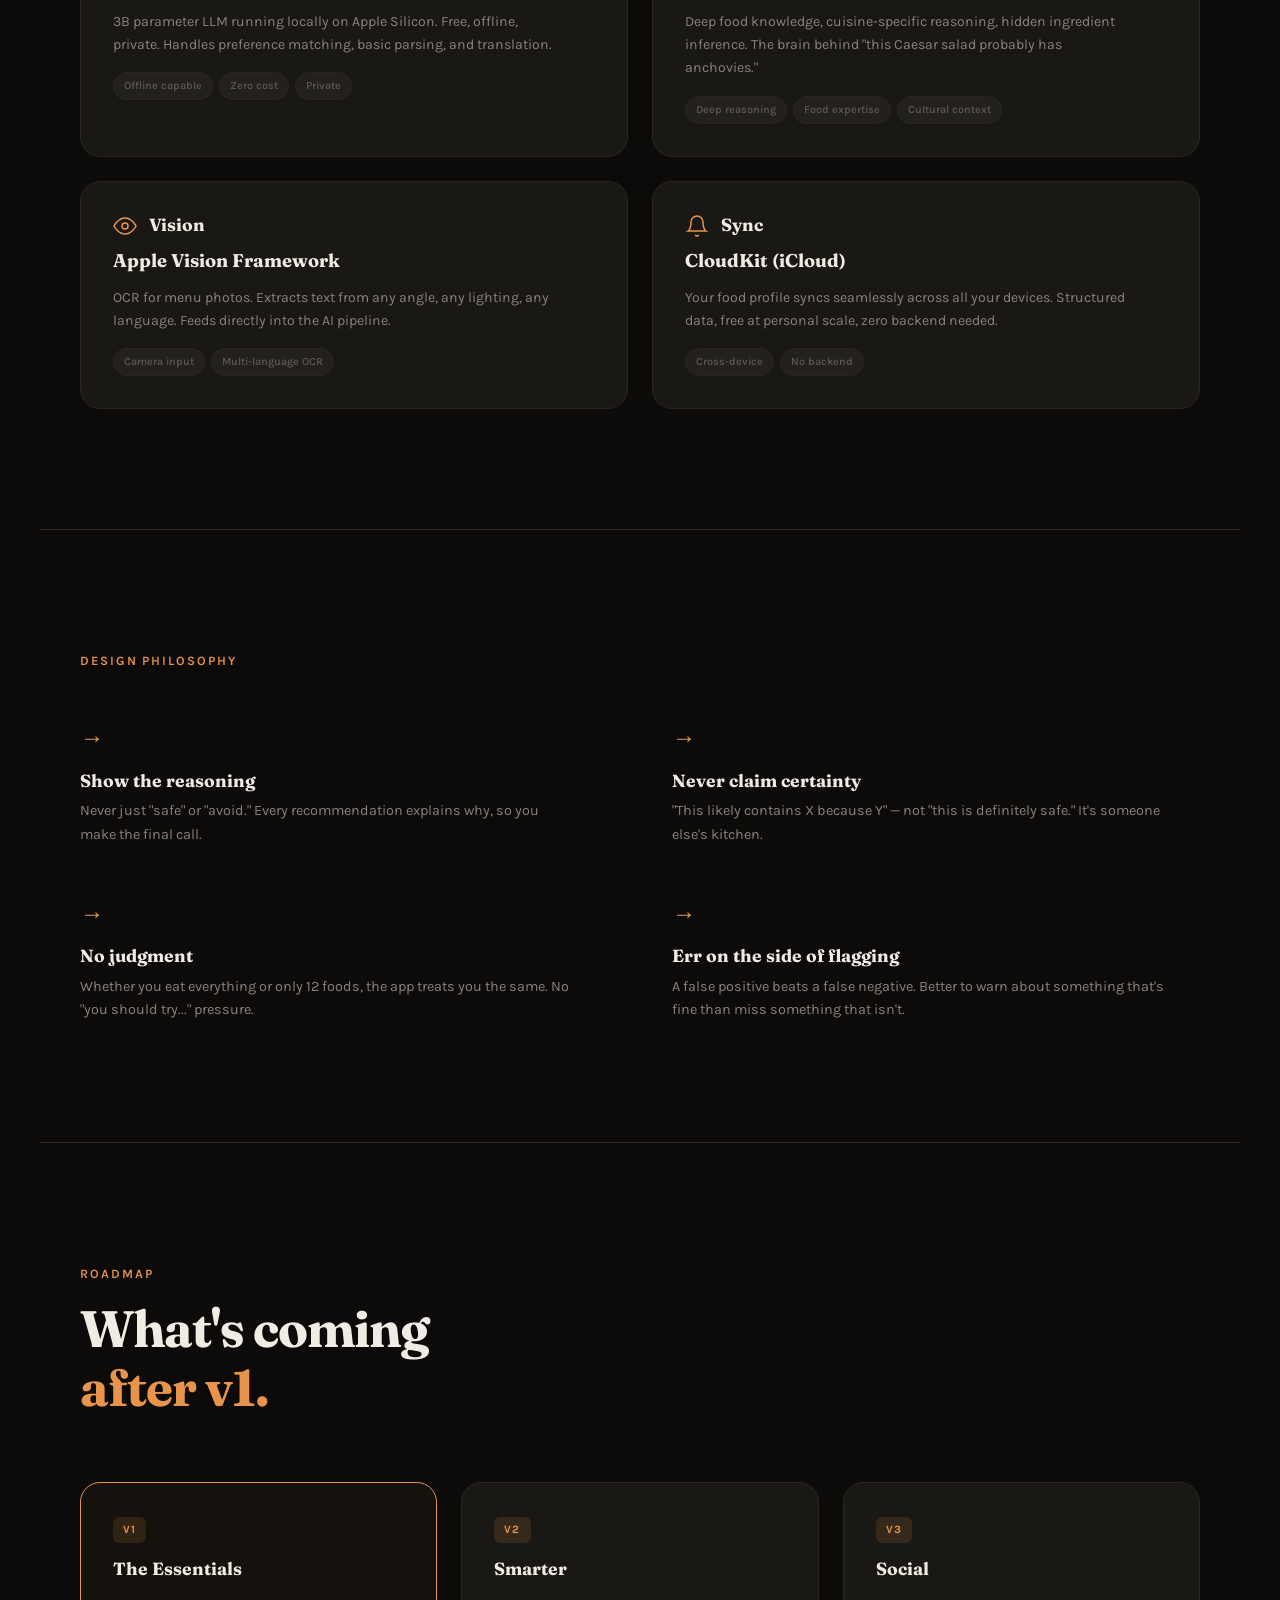
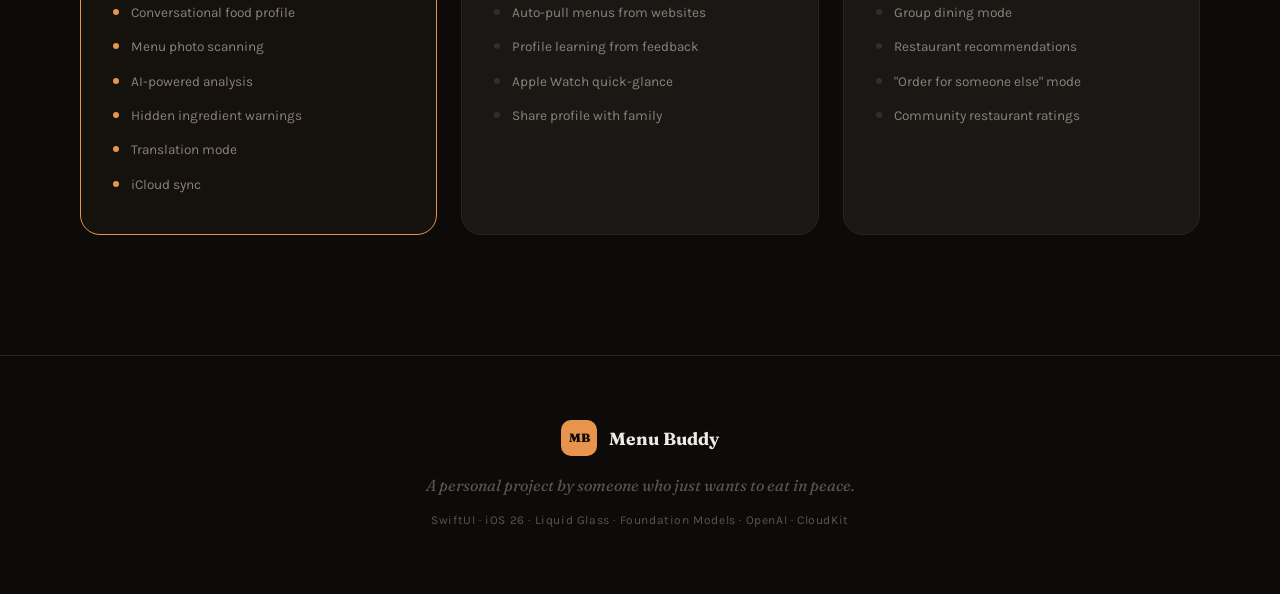
==== commit c3794edc: "Add taste profile timeline demo (Approach C mockup)" ====
--- a/index.html
+++ b/index.html
@@ -7,7 +7,7 @@
     <link rel="preconnect" href="https://fonts.googleapis.com">
     <link rel="preconnect" href="https://fonts.gstatic.com" crossorigin>
     <link href="https://fonts.googleapis.com/css2?family=Fraunces:ital,opsz,wght@0,9..144,300;0,9..144,700;0,9..144,900;1,9..144,400&family=Karla:wght@400;500;600;700&display=swap" rel="stylesheet">
-    <link rel="stylesheet" href="styles.css">
+    <link rel="stylesheet" href="styles.css?v=2">
 </head>
 <body>
 
@@ -37,8 +37,8 @@
             <h1>Finally eat out<br><span class="hero-accent">without the anxiety.</span></h1>
             <p class="hero-sub">Menu Buddy is a personal food translator for picky eaters. Upload a menu, get instant recommendations tailored to what you actually like — with warnings about hidden ingredients the menu doesn't mention.</p>
             <div class="hero-cta">
-                <a href="#spectrum" class="btn btn-primary">That's me</a>
-                <a href="#features" class="btn btn-ghost">Explore Features</a>
+                <a href="demo.html" class="btn btn-primary">Try the Demo</a>
+                <a href="#spectrum" class="btn btn-ghost">That's me</a>
             </div>
         </div>
     </section>
